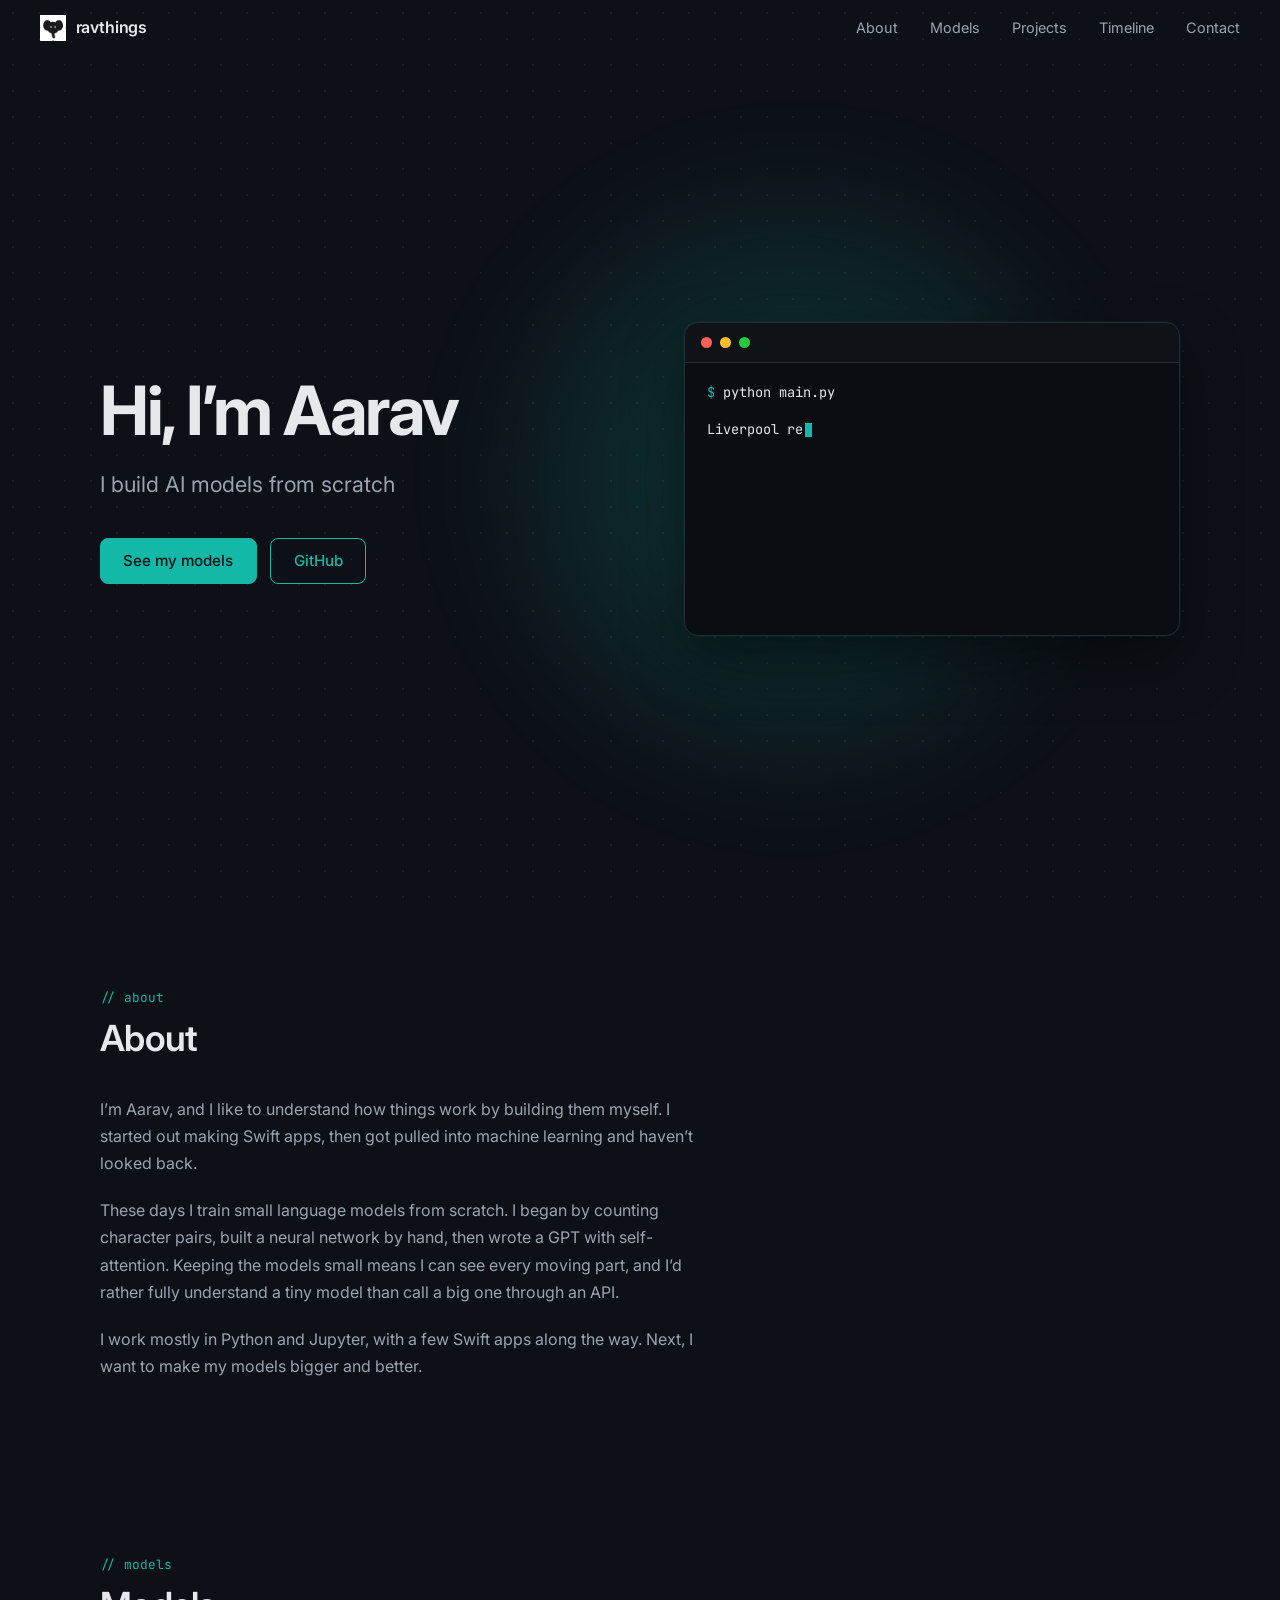
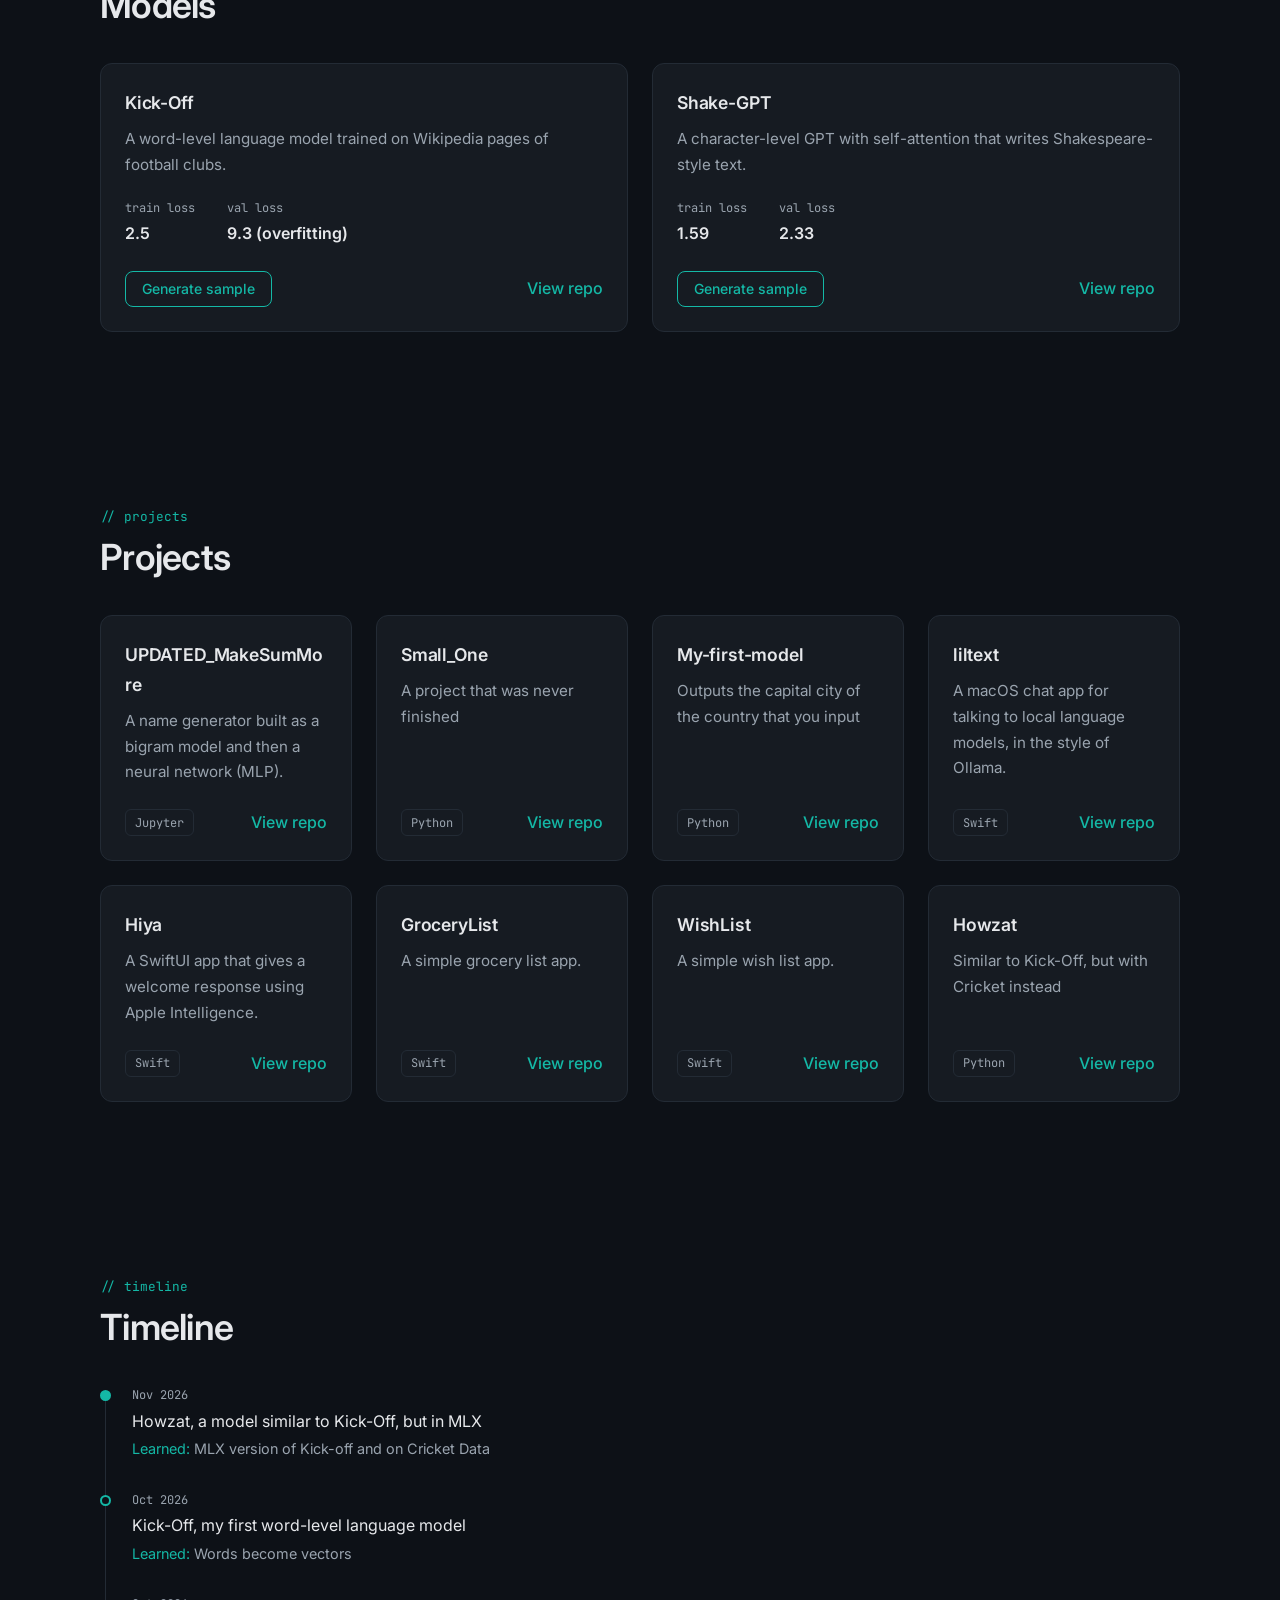
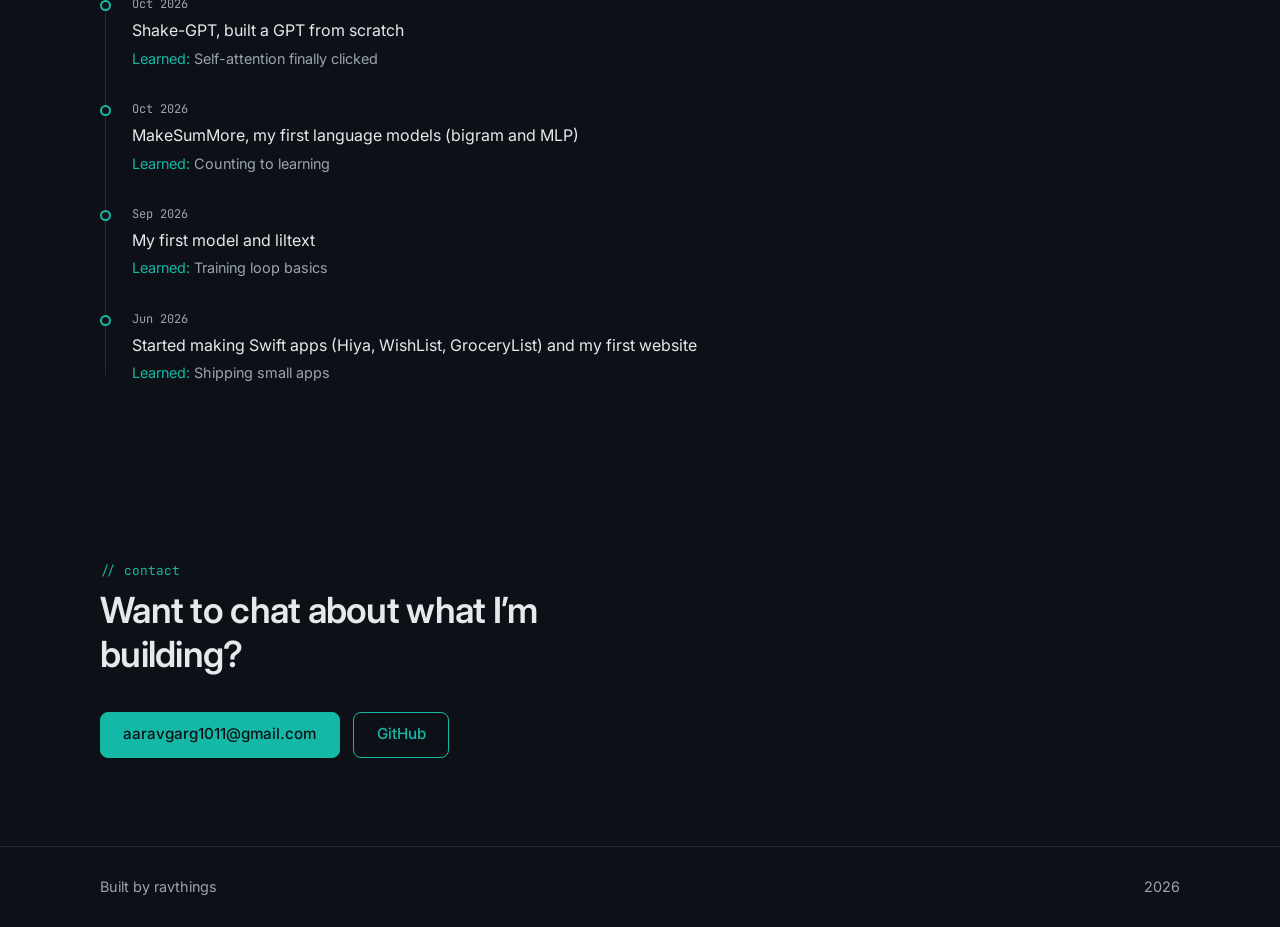
==== index.html @ 25f9bc15 "Added description" ====
<!DOCTYPE html>
<html lang="en">
<head>
  <meta name="google-site-verification" content="68itUXZqKqWTJwsmlj_jidDJWCcd3xg7_e0BokGcAS4" />
  <meta charset="utf-8">
  <meta name="viewport" content="width=device-width, initial-scale=1">
  <meta name="color-scheme" content="dark">
  <meta name="theme-color" content="#0d1117">
  <title>Aarav Garg | ravthings</title>
  <meta name="description" content="Aarav Garg builds AI models from scratch: language models, experiments and apps.">
  <link rel="icon" href="logo.png" type="image/png">

  <link rel="preconnect" href="https://fonts.googleapis.com">
  <link rel="preconnect" href="https://fonts.gstatic.com" crossorigin>
  <link href="https://fonts.googleapis.com/css2?family=Inter:wght@400;500;600;700&family=JetBrains+Mono:wght@400;500&display=swap" rel="stylesheet">

  <!-- Lets the CSS hide sections for the scroll animation only when JavaScript is running -->
  <script>document.documentElement.classList.add("js");</script>

  <link rel="stylesheet" href="style.css">
  <script src="script.js" defer></script>
</head>
<body>
  <a class="skip-link" href="#main">Skip to content</a>

  <!-- Navigation -->
  <nav class="nav" aria-label="Main">
    <div class="nav-inner">
      <a class="brand" href="#top">
        <img src="logo.png" alt="" width="26" height="26">
        <span>ravthings</span>
      </a>

      <button class="nav-toggle" type="button" aria-expanded="false" aria-controls="nav-links" aria-label="Open menu">
        <svg viewBox="0 0 24 24" width="22" height="22" fill="none" stroke="currentColor" stroke-width="1.8" stroke-linecap="round" aria-hidden="true">
          <g class="icon-menu"><path d="M4 7h16M4 12h16M4 17h16"/></g>
          <g class="icon-close"><path d="M6 6l12 12M18 6L6 18"/></g>
        </svg>
      </button>

      <ul class="nav-links" id="nav-links">
        <li><a href="#about">About</a></li>
        <li><a href="#models">Models</a></li>
        <li><a href="#projects">Projects</a></li>
        <li><a href="#timeline">Timeline</a></li>
        <li><a href="#contact">Contact</a></li>
      </ul>
    </div>
  </nav>

  <main id="main">
    <!-- Hero -->
    <section class="hero" id="top">
      <div class="container hero-grid reveal">
        <div class="hero-copy">
          <h1>Hi, I’m Aarav</h1>
          <p class="hero-sub">I build AI models from scratch</p>
          <div class="hero-actions">
            <a class="btn btn-primary" href="#models">See my models</a>
            <a class="btn btn-outline" href="https://github.com/ravthings" target="_blank" rel="noopener noreferrer">GitHub</a>
          </div>
        </div>

        <!-- Fake terminal: types a command, then loops through Kick-Off samples (see script.js) -->
        <div class="terminal" data-terminal role="img" aria-label="Terminal window running python main.py and printing text generated by the Kick-Off model">
          <div class="terminal-bar" aria-hidden="true">
            <span class="dot dot-red"></span>
            <span class="dot dot-yellow"></span>
            <span class="dot dot-green"></span>
          </div>
          <div class="terminal-body" aria-hidden="true">
            <p class="term-line"><span class="term-prompt">$</span> <span data-term-cmd></span></p>
            <p class="term-out" data-term-out></p>
          </div>
        </div>
      </div>
    </section>

    <!-- About -->
    <section class="section" id="about">
      <div class="container reveal">
        <p class="section-label">// about</p>
        <h2>About</h2>
        <div class="prose">
          <p>I’m Aarav, and I like to understand how things work by building them myself. I started out making Swift apps, then got pulled into machine learning and haven’t looked back.</p>
          <p>These days I train small language models from scratch. I began by counting character pairs, built a neural network by hand, then wrote a GPT with self-attention. Keeping the models small means I can see every moving part, and I’d rather fully understand a tiny model than call a big one through an API.</p>
          <p>I work mostly in Python and Jupyter, with a few Swift apps along the way. Next, I want to make my models bigger and better.</p>
        </div>
      </div>
    </section>

    <!-- Models -->
    <section class="section" id="models">
      <div class="container reveal">
        <p class="section-label">// models</p>
        <h2>Models</h2>
        <!--
          Each card is wired up by its data-model id (see script.js).
          Fill in the loss values below (replace [x]).
        -->
        <div class="grid grid-models">
          <article class="card model-card" data-model="kick-off">
            <h3>Kick-Off</h3>
            <p class="card-desc">A word-level language model trained on Wikipedia pages of football clubs.</p>
            <dl class="stats">
              <div><dt>train loss</dt><dd>2.5</dd></div>
              <div><dt>val loss</dt><dd>9.3 (overfitting)</dd></div>
            </dl>
            <div class="sample" data-output hidden aria-live="polite">
              <p class="sample-text"></p>
            </div>
            <div class="card-actions">
              <button type="button" class="btn btn-outline btn-small" data-generate>Generate sample</button>
              <a class="link" href="https://github.com/ravthings/Kick-Off" target="_blank" rel="noopener noreferrer">View repo</a>
            </div>
          </article>

          <article class="card model-card" data-model="shake-gpt">
            <h3>Shake-GPT</h3>
            <p class="card-desc">A character-level GPT with self-attention that writes Shakespeare-style text.</p>
            <dl class="stats">
              <div><dt>train loss</dt><dd>1.59</dd></div>
              <div><dt>val loss</dt><dd>2.33</dd></div>
            </dl>
            <div class="sample" data-output hidden aria-live="polite">
              <p class="sample-text"></p>
            </div>
            <div class="card-actions">
              <button type="button" class="btn btn-outline btn-small" data-generate>Generate sample</button>
              <a class="link" href="https://github.com/ravthings/Shake-GPT" target="_blank" rel="noopener noreferrer">View repo</a>
            </div>
          </article>
        </div>
      </div>
    </section>

    <!-- Projects -->
    <section class="section" id="projects">
      <div class="container reveal">
        <p class="section-label">// projects</p>
        <h2>Projects</h2>
        <div class="grid grid-projects">
          <article class="card project-card">
            <h3>UPDATED_MakeSumMore</h3>
            <p class="card-desc">A name generator built as a bigram model and then a neural network (MLP).</p>
            <div class="card-meta">
              <span class="tag">Jupyter</span>
              <a class="link" href="https://github.com/ravthings/UPDATED_MakeSumMore" target="_blank" rel="noopener noreferrer">View repo</a>
            </div>
          </article>

          <article class="card project-card">
            <h3>Small_One</h3>
            <p class="card-desc">A project that was never finished</p>
            <div class="card-meta">
              <span class="tag">Python</span>
              <a class="link" href="https://github.com/ravthings/Small_One" target="_blank" rel="noopener noreferrer">View repo</a>
            </div>
          </article>

          <article class="card project-card">
            <h3>My-first-model</h3>
            <p class="card-desc">Outputs the capital city of the country that you input</p>
            <div class="card-meta">
              <span class="tag">Python</span>
              <a class="link" href="https://github.com/ravthings/My-first-model" target="_blank" rel="noopener noreferrer">View repo</a>
            </div>
          </article>

          <article class="card project-card">
            <h3>liltext</h3>
            <p class="card-desc">A macOS chat app for talking to local language models, in the style of Ollama.</p>
            <div class="card-meta">
              <span class="tag">Swift</span>
              <a class="link" href="https://github.com/ravthings/liltext" target="_blank" rel="noopener noreferrer">View repo</a>
            </div>
          </article>

          <article class="card project-card">
            <h3>Hiya</h3>
            <p class="card-desc">A SwiftUI app that gives a welcome response using Apple Intelligence.</p>
            <div class="card-meta">
              <span class="tag">Swift</span>
              <a class="link" href="https://github.com/ravthings/Hiya" target="_blank" rel="noopener noreferrer">View repo</a>
            </div>
          </article>

          <article class="card project-card">
            <h3>GroceryList</h3>
            <p class="card-desc">A simple grocery list app.</p>
            <div class="card-meta">
              <span class="tag">Swift</span>
              <a class="link" href="https://github.com/ravthings/GroceryList" target="_blank" rel="noopener noreferrer">View repo</a>
            </div>
          </article>

          <article class="card project-card">
            <h3>WishList</h3>
            <p class="card-desc">A simple wish list app.</p>
            <div class="card-meta">
              <span class="tag">Swift</span>
              <a class="link" href="https://github.com/ravthings/WishList" target="_blank" rel="noopener noreferrer">View repo</a>
            </div>
          </article>
          <article class="card project-card">
            <h3>Howzat</h3>
            <p class="card-desc">Similar to Kick-Off, but with Cricket instead</p>
            <div class="card-meta">
              <span class="tag">Python</span>
              <a class="link" href="https://github.com/ravthings/Howzat" target="_blank" rel="noopener noreferrer">View repo</a>
            </div>
          </article>
        </div>
      </div>
    </section>

    <!-- Timeline (newest first) -->
    <section class="section" id="timeline">
      <div class="container reveal">
        <p class="section-label">// timeline</p>
        <h2>Timeline</h2>
        <ol class="timeline">
          <li>
            <span class="date">Nov 2026</span>
            <p>Howzat, a model similar to Kick-Off, but in MLX</p>
            <p class="learned"><span>Learned:</span> MLX version of Kick-off and on Cricket Data</p>
          </li>
          <li>
            <span class="date">Oct 2026</span>
            <p>Kick-Off, my first word-level language model</p>
            <p class="learned"><span>Learned:</span> Words become vectors</p>
          </li>
          <li>
            <span class="date">Oct 2026</span>
            <p>Shake-GPT, built a GPT from scratch</p>
            <p class="learned"><span>Learned:</span> Self-attention finally clicked</p>
          </li>
          <li>
            <span class="date">Oct 2026</span>
            <p>MakeSumMore, my first language models (bigram and MLP)</p>
            <p class="learned"><span>Learned:</span> Counting to learning</p>
          </li>
          <li>
            <span class="date">Sep 2026</span>
            <p>My first model and liltext</p>
            <p class="learned"><span>Learned:</span> Training loop basics</p>
          </li>
          <li>
            <span class="date">Jun 2026</span>
            <p>Started making Swift apps (Hiya, WishList, GroceryList) and my first website</p>
            <p class="learned"><span>Learned:</span> Shipping small apps</p>
          </li>
        </ol>
      </div>
    </section>

    <!-- Contact -->
    <section class="section" id="contact">
      <div class="container reveal">
        <p class="section-label">// contact</p>
        <h2>Want to chat about what I’m building?</h2>
        <div class="contact-actions">
          <a class="btn btn-primary" href="mailto:aaravgarg1011@gmail.com">aaravgarg1011@gmail.com</a>
          <a class="btn btn-outline" href="https://github.com/ravthings" target="_blank" rel="noopener noreferrer">GitHub</a>
        </div>
      </div>
    </section>
  </main>

  <footer class="footer">
    <div class="container footer-inner">
      <span>Built by ravthings</span>
      <span id="year">2026</span>
    </div>
  </footer>
</body>
</html>
---- style.css ----
/* ---------- Tokens ---------- */
:root {
  --bg: #0d1117;
  --surface: #161b22;
  --surface-deep: #0a0e13;
  --border: #232b35;
  --text: #e6e8eb;
  --muted: #9aa4af;
  --accent: #14b8a6;
  --accent-hover: #2dd4bf;

  --font-sans: "Inter", system-ui, -apple-system, "Segoe UI", Roboto, sans-serif;
  --font-mono: "JetBrains Mono", ui-monospace, SFMono-Regular, Menlo, Consolas, monospace;

  --nav-height: 56px;
  --radius-card: 12px;
  --radius-control: 8px;
}

/* ---------- Base ---------- */
*,
*::before,
*::after {
  box-sizing: border-box;
}

html {
  scroll-behavior: smooth;
  -webkit-text-size-adjust: 100%;
}

body {
  margin: 0;
  background: var(--bg);
  color: var(--text);
  font-family: var(--font-sans);
  font-size: 1rem;
  line-height: 1.7;
  -webkit-font-smoothing: antialiased;
}

/* Very faint dot grid across the whole page */
body::before {
  content: "";
  position: fixed;
  inset: 0;
  z-index: 0;
  pointer-events: none;
  background-image: radial-gradient(rgba(230, 232, 235, 0.07) 1px, transparent 1px);
  background-size: 26px 26px;
}

main,
.footer {
  position: relative;
  z-index: 1;
}

/* Stops the hero glow from creating sideways scrolling */
main {
  overflow-x: clip;
}

img {
  display: block;
  max-width: 100%;
}

a {
  color: inherit;
}

h1,
h2,
h3,
p,
ul,
ol,
dl,
dd {
  margin: 0;
}

::selection {
  background: rgba(20, 184, 166, 0.3);
}

:focus-visible {
  outline: 2px solid var(--accent);
  outline-offset: 3px;
}

.container {
  width: min(100% - 3rem, 1080px);
  margin-inline: auto;
}

.skip-link {
  position: absolute;
  left: 1rem;
  top: -4rem;
  z-index: 100;
  padding: 0.6rem 1rem;
  background: var(--accent);
  color: var(--bg);
  border-radius: var(--radius-control);
  font-weight: 500;
  text-decoration: none;
}

.skip-link:focus {
  top: 0.75rem;
}

/* ---------- Links and buttons ---------- */
.link {
  color: var(--accent);
  font-weight: 500;
  text-decoration: none;
}

.link:hover {
  color: var(--accent-hover);
  text-decoration: underline;
  text-underline-offset: 4px;
}

.btn {
  display: inline-flex;
  align-items: center;
  justify-content: center;
  padding: 0.8rem 1.4rem;
  border: 1px solid var(--accent);
  border-radius: var(--radius-control);
  background: transparent;
  color: var(--accent);
  font: inherit;
  font-size: 0.95rem;
  font-weight: 500;
  line-height: 1.2;
  text-decoration: none;
  cursor: pointer;
  transition: background-color 0.2s ease, border-color 0.2s ease, color 0.2s ease;
}

.btn-primary {
  background: var(--accent);
  color: var(--bg);
}

.btn-primary:hover {
  background: var(--accent-hover);
  border-color: var(--accent-hover);
}

.btn-outline:hover {
  background: rgba(20, 184, 166, 0.12);
}

.btn-small {
  padding: 0.55rem 1rem;
  font-size: 0.875rem;
}

.btn:disabled {
  opacity: 0.6;
  cursor: progress;
}

/* ---------- Navigation ---------- */
.nav {
  position: sticky;
  top: 0;
  z-index: 50;
  background: transparent;
  border-bottom: 1px solid transparent;
  transition: background-color 0.25s ease, border-color 0.25s ease;
}

/* Added by script.js once the page has scrolled (or the mobile menu is open) */
.nav.is-scrolled,
.nav.is-open {
  background: rgba(13, 17, 23, 0.72);
  -webkit-backdrop-filter: blur(12px);
  backdrop-filter: blur(12px);
  border-bottom-color: var(--border);
}

.nav-inner {
  display: flex;
  align-items: center;
  justify-content: space-between;
  height: var(--nav-height);
  padding-inline: clamp(1.25rem, 4vw, 2.5rem);
}

.brand {
  display: inline-flex;
  align-items: center;
  gap: 0.6rem;
  font-weight: 600;
  letter-spacing: -0.01em;
  text-decoration: none;
}

.nav-links {
  display: flex;
  gap: 2rem;
  padding: 0;
  list-style: none;
}

.nav-links a {
  color: var(--muted);
  font-size: 0.9rem;
  text-decoration: none;
  transition: color 0.2s ease;
}

.nav-links a:hover {
  color: var(--accent);
}

.nav-toggle {
  display: none;
  padding: 0.4rem;
  border: 0;
  background: none;
  color: var(--text);
  cursor: pointer;
}

.nav-toggle .icon-close {
  display: none;
}

.nav.is-open .nav-toggle .icon-menu {
  display: none;
}

.nav.is-open .nav-toggle .icon-close {
  display: inline;
}

/* ---------- Sections ---------- */
.section {
  position: relative;
  padding-block: clamp(3.25rem, 7vw, 5.5rem);
  scroll-margin-top: var(--nav-height);
}

.section-label {
  margin-bottom: 0.6rem;
  color: var(--accent);
  font-family: var(--font-mono);
  font-size: 0.8rem;
  line-height: 1.4;
}

.section h2 {
  max-width: 24ch;
  margin-bottom: clamp(1.5rem, 4vw, 2.25rem);
  font-size: clamp(1.75rem, 4vw, 2.25rem);
  font-weight: 600;
  line-height: 1.2;
  letter-spacing: -0.02em;
}

.prose {
  max-width: 62ch;
  color: var(--muted);
}

.prose p + p {
  margin-top: 1.25rem;
}

/* ---------- Hero ---------- */
.hero {
  position: relative;
  isolation: isolate;
  display: grid;
  align-content: center;
  min-height: calc(100vh - var(--nav-height));
  min-height: calc(100svh - var(--nav-height));
  padding-block: 3rem;
  scroll-margin-top: var(--nav-height);
}

/* Large, soft, blurred teal glow behind the hero */
.hero::before {
  content: "";
  position: absolute;
  z-index: -1;
  top: 50%;
  left: 62%;
  width: min(900px, 130vw);
  aspect-ratio: 1;
  transform: translate(-50%, -50%);
  background: radial-gradient(
    closest-side,
    rgba(20, 184, 166, 0.26),
    rgba(20, 184, 166, 0.08) 55%,
    transparent 75%
  );
  filter: blur(40px);
  pointer-events: none;
}

.hero-grid {
  display: grid;
  grid-template-columns: minmax(0, 1.05fr) minmax(0, 1fr);
  align-items: center;
  gap: clamp(2rem, 5vw, 4rem);
}

.hero h1 {
  font-size: clamp(2.5rem, 5.4vw, 4.25rem);
  font-weight: 700;
  line-height: 1.06;
  letter-spacing: -0.035em;
  text-wrap: balance;
}

.hero-sub {
  margin-top: 1.25rem;
  color: var(--muted);
  font-size: clamp(1.1rem, 2.4vw, 1.35rem);
}

.hero-actions,
.contact-actions {
  display: flex;
  flex-wrap: wrap;
  gap: 0.85rem;
}

.hero-actions {
  margin-top: 2.25rem;
}

/* ---------- Fake terminal ---------- */
.terminal {
  min-width: 0;
  background: var(--surface-deep);
  border: 1px solid var(--border);
  border-radius: 14px;
  box-shadow: 0 24px 60px rgba(0, 0, 0, 0.45), 0 0 0 1px rgba(20, 184, 166, 0.06);
  overflow: hidden;
}

.terminal-bar {
  display: flex;
  gap: 0.5rem;
  padding: 0.85rem 1rem;
  background: rgba(255, 255, 255, 0.02);
  border-bottom: 1px solid var(--border);
}

.dot {
  width: 11px;
  height: 11px;
  border-radius: 50%;
}

.dot-red {
  background: #ff5f56;
}

.dot-yellow {
  background: #ffbd2e;
}

.dot-green {
  background: #27c93f;
}

.terminal-body {
  height: 17rem;
  padding: 1.15rem 1.35rem;
  overflow: hidden;
  font-family: var(--font-mono);
  font-size: 0.85rem;
  line-height: 1.7;
}

.term-prompt {
  color: var(--accent);
}

.term-out {
  margin-top: 0.9rem;
  white-space: pre-wrap;
  overflow-wrap: anywhere;
}

/* ---------- Cards ---------- */
.grid {
  display: grid;
  gap: 1.5rem;
}

.grid-models {
  grid-template-columns: repeat(auto-fit, minmax(min(100%, 340px), 1fr));
}

.grid-projects {
  grid-template-columns: repeat(auto-fill, minmax(min(100%, 240px), 1fr));
}

.card {
  display: flex;
  flex-direction: column;
  padding: 1.5rem;
  background: var(--surface);
  border: 1px solid var(--border);
  border-radius: var(--radius-card);
  transition: transform 0.25s ease, border-color 0.25s ease, box-shadow 0.25s ease;
}

.card:hover {
  transform: translateY(-3px);
  border-color: rgba(20, 184, 166, 0.5);
  box-shadow: 0 0 0 1px rgba(20, 184, 166, 0.18), 0 10px 32px rgba(20, 184, 166, 0.12);
}

.card h3 {
  font-size: 1.1rem;
  font-weight: 600;
  letter-spacing: -0.01em;
  overflow-wrap: anywhere;
}

.card-desc {
  flex-grow: 1;
  margin-top: 0.5rem;
  color: var(--muted);
  font-size: 0.95rem;
}

.card-actions,
.card-meta {
  display: flex;
  align-items: center;
  justify-content: space-between;
  gap: 1rem;
  margin-top: auto;
  padding-top: 1.5rem;
}

.tag,
.stats dt,
.date {
  font-family: var(--font-mono);
  font-size: 0.75rem;
  color: var(--muted);
}

.tag {
  padding: 0.15rem 0.55rem;
  border: 1px solid var(--border);
  border-radius: 6px;
}

/* ---------- Model cards ---------- */
.stats {
  display: flex;
  gap: 2rem;
  margin-top: 1.25rem;
}

.stats dt {
  margin-bottom: 0.1rem;
}

.stats dd {
  font-size: 1rem;
  font-weight: 600;
}

.sample {
  margin-top: 1.25rem;
  padding-left: 1rem;
  border-left: 2px solid var(--accent);
}

.sample[hidden] {
  display: none;
}

.sample-text {
  font-size: 0.95rem;
  line-height: 1.7;
  white-space: pre-wrap;
  overflow-wrap: anywhere;
}

/* Blinking caret shown on whatever text is currently being typed */
.is-typing::after {
  content: "";
  display: inline-block;
  width: 0.5em;
  height: 1em;
  margin-left: 2px;
  background: var(--accent);
  vertical-align: -0.15em;
  animation: blink 1s steps(1) infinite;
}

@keyframes blink {
  50% {
    opacity: 0;
  }
}

/* ---------- Timeline ---------- */
.timeline {
  position: relative;
  max-width: 62ch;
  padding: 0 0 0 2rem;
  list-style: none;
}

.timeline::before {
  content: "";
  position: absolute;
  top: 0.7rem;
  bottom: 0.7rem;
  left: 5px;
  width: 1px;
  background: var(--border);
}

.timeline li {
  position: relative;
}

.timeline li + li {
  margin-top: 1.75rem;
}

.timeline li::before {
  content: "";
  position: absolute;
  top: 0.35rem;
  left: -2rem;
  width: 11px;
  height: 11px;
  background: var(--bg);
  border: 2px solid var(--accent);
  border-radius: 50%;
}

.timeline li:first-child::before {
  background: var(--accent);
}

.date {
  display: block;
  margin-bottom: 0.15rem;
}

/* ---------- Footer ---------- */
.footer {
  padding-block: 1.75rem;
  border-top: 1px solid var(--border);
  color: var(--muted);
  font-size: 0.9rem;
}

.footer-inner {
  display: flex;
  align-items: center;
  justify-content: space-between;
  gap: 1rem;
}

/* ---------- Scroll reveal ---------- */
/* Sections start hidden only when JS is running, and only if motion is allowed. */
@media (prefers-reduced-motion: no-preference) {
  .js .reveal {
    opacity: 0;
    transform: translateY(24px);
    transition: opacity 0.7s ease, transform 0.7s ease;
  }

  .js .reveal.is-visible {
    opacity: 1;
    transform: none;
  }
}

/* ---------- Tablet and mobile ---------- */
@media (max-width: 900px) {
  .hero {
    min-height: 0;
    padding-block: 2.5rem 3rem;
  }

  .hero-grid {
    grid-template-columns: 1fr;
  }

  .hero::before {
    top: 62%;
    left: 50%;
  }
}

@media (max-width: 720px) {
  .container {
    width: min(100% - 2.5rem, 1080px);
  }

  .nav-toggle {
    display: inline-flex;
  }

  .nav-links {
    display: none;
    position: absolute;
    top: 100%;
    left: 0;
    right: 0;
    flex-direction: column;
    gap: 0;
    padding: 0.5rem 1.25rem 1rem;
    background: rgba(13, 17, 23, 0.96);
    border-bottom: 1px solid var(--border);
  }

  .nav.is-open .nav-links {
    display: flex;
  }

  .nav-links a {
    display: block;
    padding: 0.85rem 0;
    font-size: 1rem;
  }

  .hero-actions .btn,
  .contact-actions .btn {
    flex: 1 1 auto;
  }

  .terminal-body {
    height: 15rem;
    font-size: 0.8rem;
  }
}
/* ---------- Timeline "learned" line ---------- */
.learned {
  margin-top: 0.15rem;
  color: var(--muted);
  font-size: 0.9rem;
}

.learned span {
  color: var(--accent);
}
/* ---------- Reduced motion ---------- */
@media (prefers-reduced-motion: reduce) {
  html {
    scroll-behavior: auto;
  }

  .card,
  .btn,
  .nav,
  .nav-links a {
    transition: none;
  }

  .card:hover {
    transform: none;
  }

  .is-typing::after {
    animation: none;
  }
}
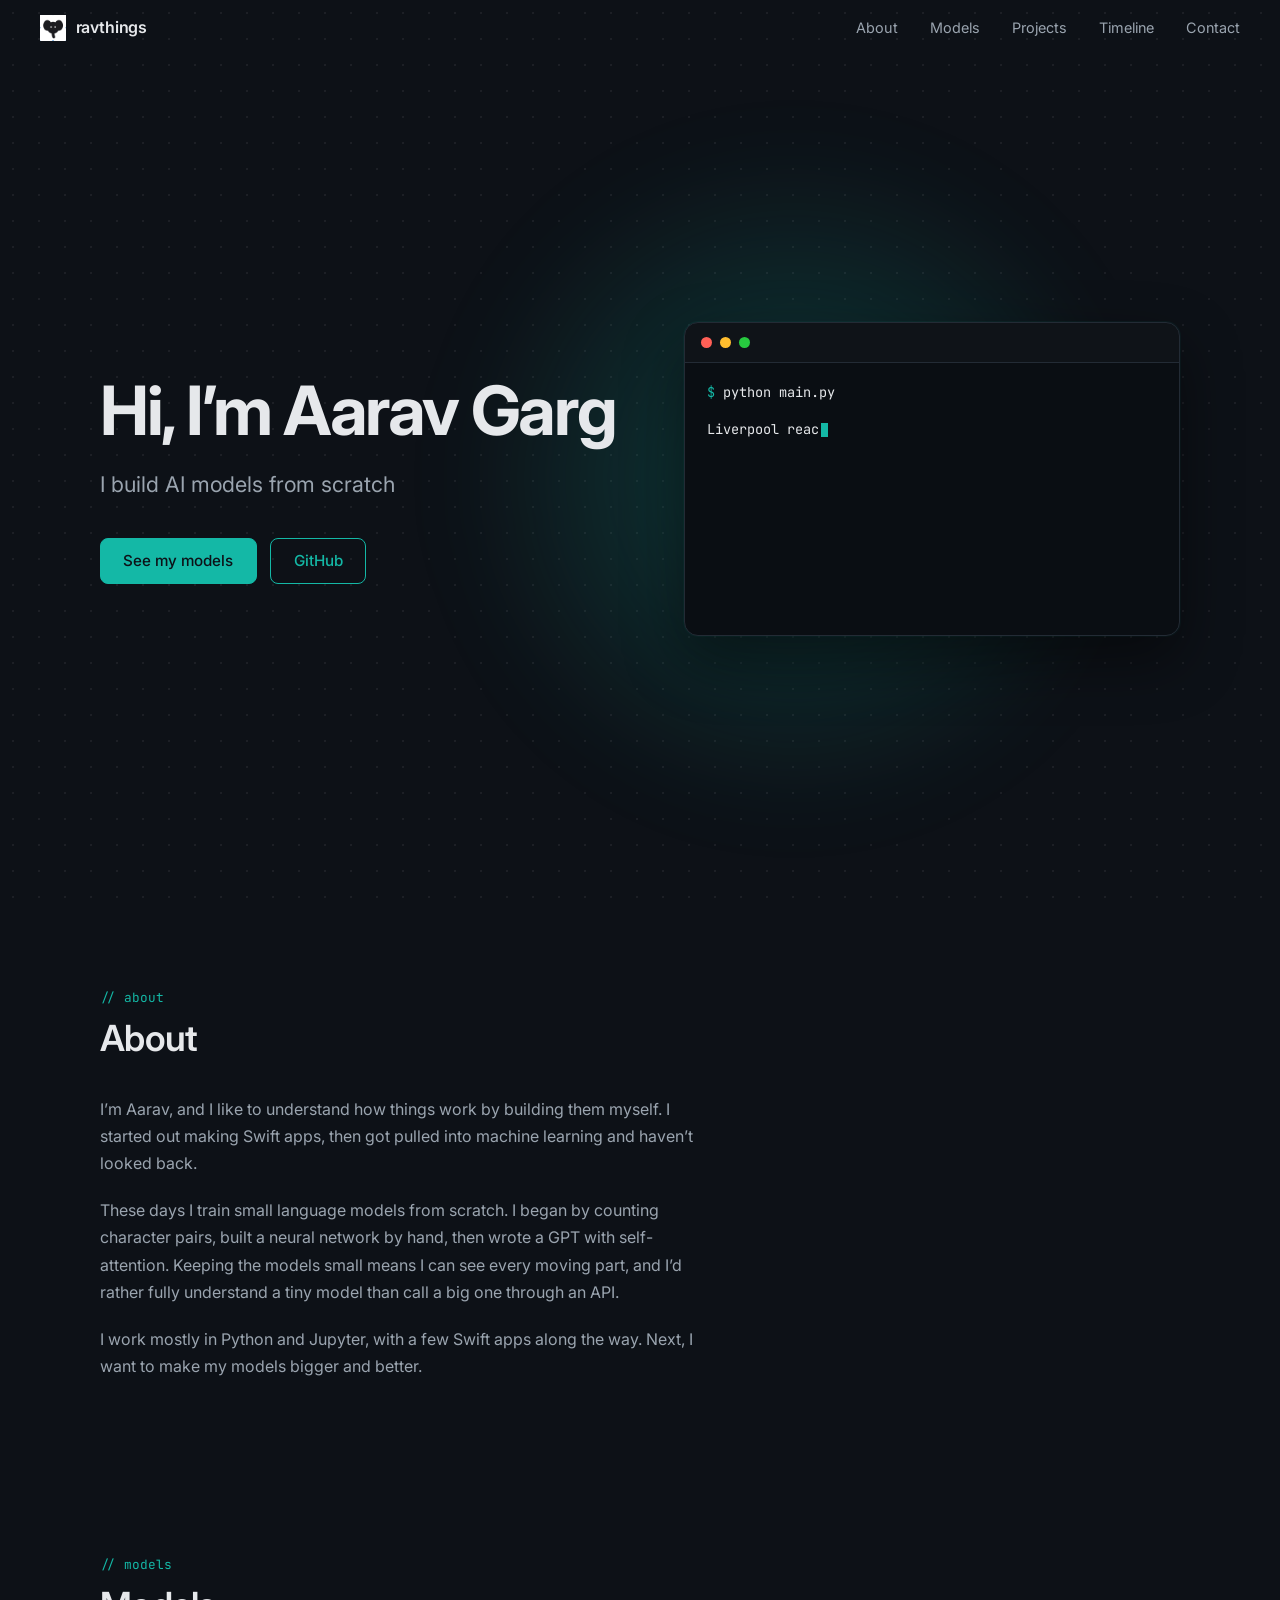
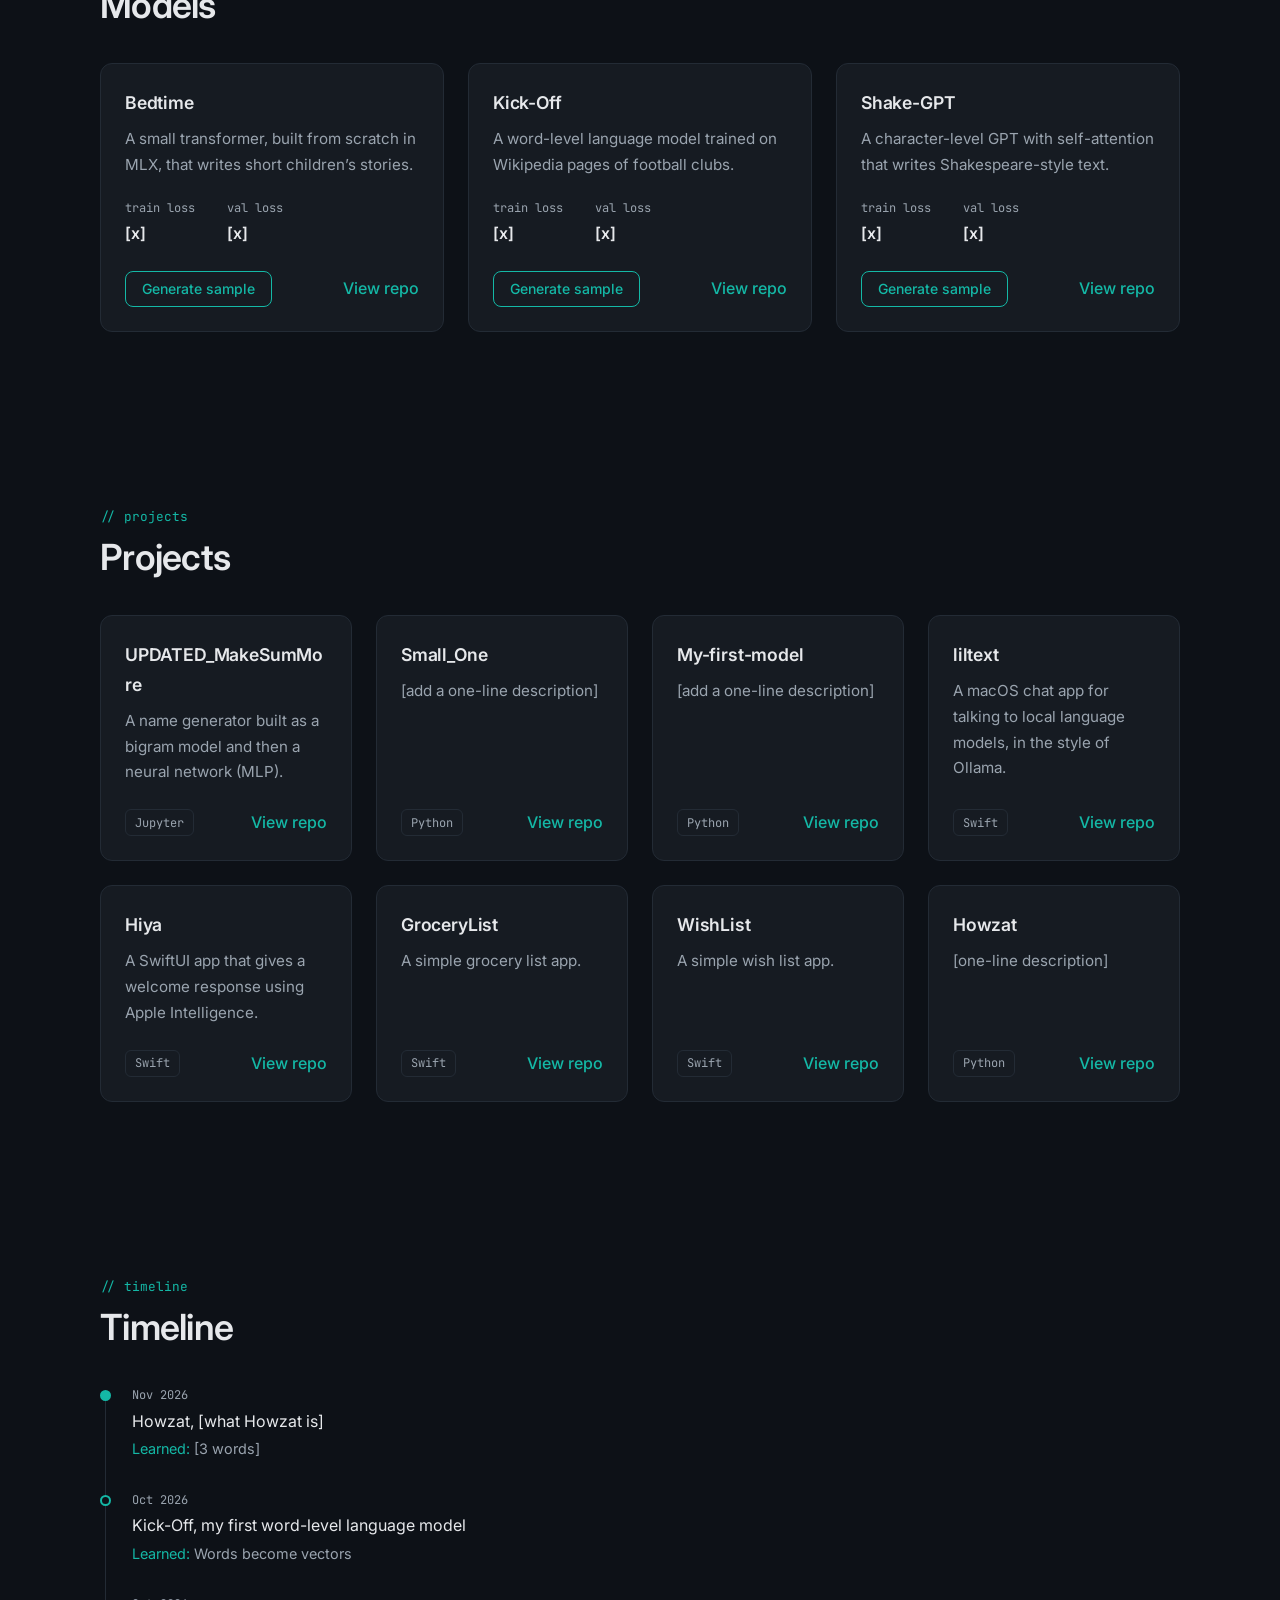
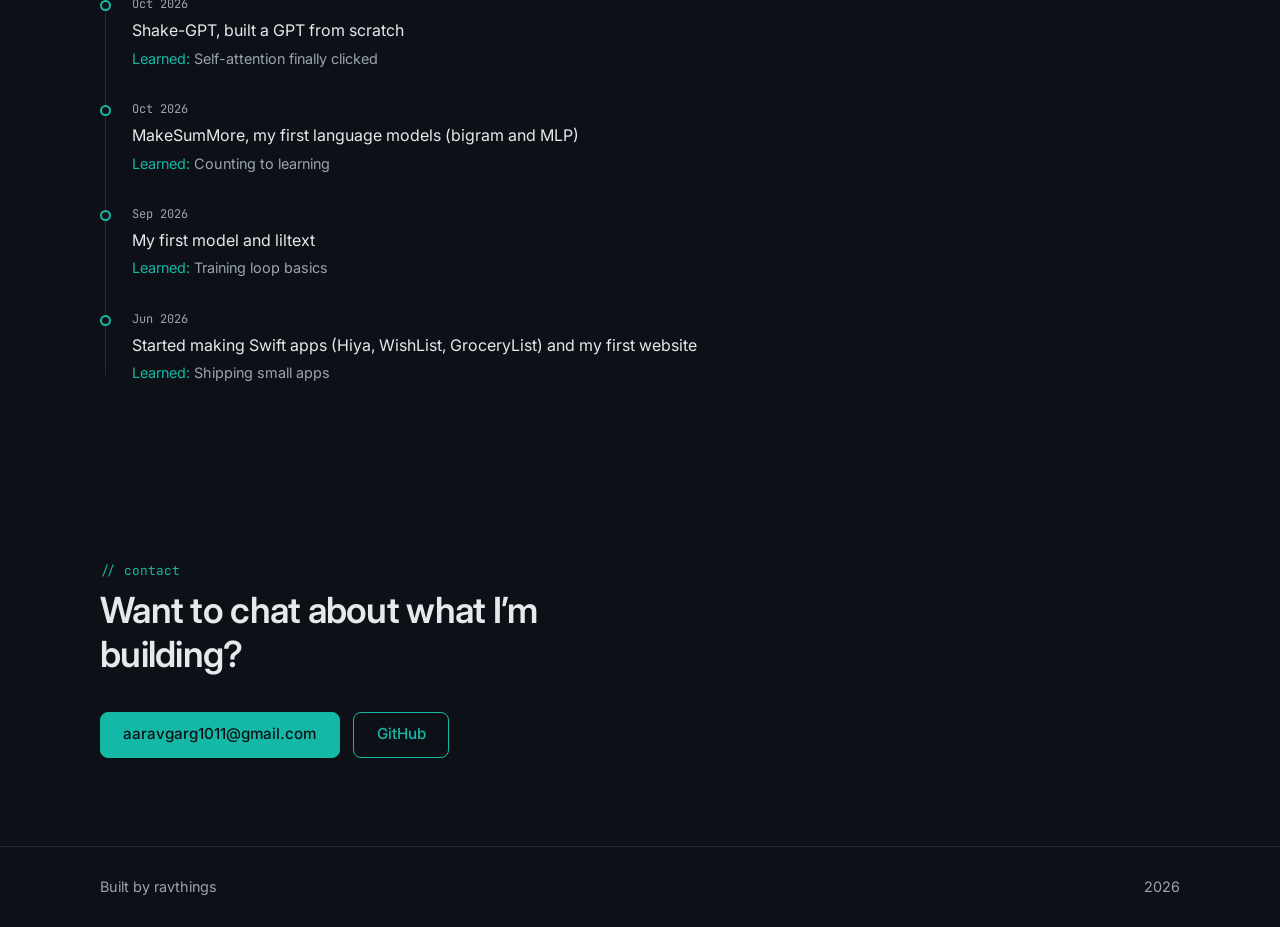
==== commit 55720d5e: "Added new project called Bedtime" ====
--- a/index.html
+++ b/index.html
@@ -1,7 +1,6 @@
 <!DOCTYPE html>
 <html lang="en">
 <head>
-  <meta name="google-site-verification" content="68itUXZqKqWTJwsmlj_jidDJWCcd3xg7_e0BokGcAS4" />
   <meta charset="utf-8">
   <meta name="viewport" content="width=device-width, initial-scale=1">
   <meta name="color-scheme" content="dark">
@@ -17,8 +16,8 @@
   <!-- Lets the CSS hide sections for the scroll animation only when JavaScript is running -->
   <script>document.documentElement.classList.add("js");</script>
 
-  <link rel="stylesheet" href="style.css">
-  <script src="script.js" defer></script>
+  <link rel="stylesheet" href="style.css?v=3">
+  <script src="script.js?v=3" defer></script>
 </head>
 <body>
   <a class="skip-link" href="#main">Skip to content</a>
@@ -53,7 +52,7 @@
     <section class="hero" id="top">
       <div class="container hero-grid reveal">
         <div class="hero-copy">
-          <h1>Hi, I’m Aarav</h1>
+          <h1>Hi, I’m Aarav Garg</h1>
           <p class="hero-sub">I build AI models from scratch</p>
           <div class="hero-actions">
             <a class="btn btn-primary" href="#models">See my models</a>
@@ -99,12 +98,28 @@
           Fill in the loss values below (replace [x]).
         -->
         <div class="grid grid-models">
+          <article class="card model-card" data-model="bedtime">
+            <h3>Bedtime</h3>
+            <p class="card-desc">A small transformer, built from scratch in MLX, that writes short children’s stories.</p>
+            <dl class="stats">
+              <div><dt>train loss</dt><dd>[x]</dd></div>
+              <div><dt>val loss</dt><dd>[x]</dd></div>
+            </dl>
+            <div class="sample" data-output hidden aria-live="polite">
+              <p class="sample-text"></p>
+            </div>
+            <div class="card-actions">
+              <button type="button" class="btn btn-outline btn-small" data-generate>Generate sample</button>
+              <a class="link" href="https://github.com/ravthings/Bedtime" target="_blank" rel="noopener noreferrer">View repo</a>
+            </div>
+          </article>
+
           <article class="card model-card" data-model="kick-off">
             <h3>Kick-Off</h3>
             <p class="card-desc">A word-level language model trained on Wikipedia pages of football clubs.</p>
             <dl class="stats">
-              <div><dt>train loss</dt><dd>2.5</dd></div>
-              <div><dt>val loss</dt><dd>9.3 (overfitting)</dd></div>
+              <div><dt>train loss</dt><dd>[x]</dd></div>
+              <div><dt>val loss</dt><dd>[x]</dd></div>
             </dl>
             <div class="sample" data-output hidden aria-live="polite">
               <p class="sample-text"></p>
@@ -119,8 +134,8 @@
             <h3>Shake-GPT</h3>
             <p class="card-desc">A character-level GPT with self-attention that writes Shakespeare-style text.</p>
             <dl class="stats">
-              <div><dt>train loss</dt><dd>1.59</dd></div>
-              <div><dt>val loss</dt><dd>2.33</dd></div>
+              <div><dt>train loss</dt><dd>[x]</dd></div>
+              <div><dt>val loss</dt><dd>[x]</dd></div>
             </dl>
             <div class="sample" data-output hidden aria-live="polite">
               <p class="sample-text"></p>
@@ -151,7 +166,7 @@
 
           <article class="card project-card">
             <h3>Small_One</h3>
-            <p class="card-desc">A project that was never finished</p>
+            <p class="card-desc">[add a one-line description]</p>
             <div class="card-meta">
               <span class="tag">Python</span>
               <a class="link" href="https://github.com/ravthings/Small_One" target="_blank" rel="noopener noreferrer">View repo</a>
@@ -160,7 +175,7 @@
 
           <article class="card project-card">
             <h3>My-first-model</h3>
-            <p class="card-desc">Outputs the capital city of the country that you input</p>
+            <p class="card-desc">[add a one-line description]</p>
             <div class="card-meta">
               <span class="tag">Python</span>
               <a class="link" href="https://github.com/ravthings/My-first-model" target="_blank" rel="noopener noreferrer">View repo</a>
@@ -202,9 +217,10 @@
               <a class="link" href="https://github.com/ravthings/WishList" target="_blank" rel="noopener noreferrer">View repo</a>
             </div>
           </article>
+
           <article class="card project-card">
             <h3>Howzat</h3>
-            <p class="card-desc">Similar to Kick-Off, but with Cricket instead</p>
+            <p class="card-desc">[one-line description]</p>
             <div class="card-meta">
               <span class="tag">Python</span>
               <a class="link" href="https://github.com/ravthings/Howzat" target="_blank" rel="noopener noreferrer">View repo</a>
@@ -222,8 +238,8 @@
         <ol class="timeline">
           <li>
             <span class="date">Nov 2026</span>
-            <p>Howzat, a model similar to Kick-Off, but in MLX</p>
-            <p class="learned"><span>Learned:</span> MLX version of Kick-off and on Cricket Data</p>
+            <p>Howzat, [what Howzat is]</p>
+            <p class="learned"><span>Learned:</span> [3 words]</p>
           </li>
           <li>
             <span class="date">Oct 2026</span>
--- a/style.css
+++ b/style.css
@@ -560,6 +560,17 @@
   margin-bottom: 0.15rem;
 }
 
+/* ---------- Timeline "learned" line ---------- */
+.learned {
+  margin-top: 0.15rem;
+  color: var(--muted);
+  font-size: 0.9rem;
+}
+
+.learned span {
+  color: var(--accent);
+}
+
 /* ---------- Footer ---------- */
 .footer {
   padding-block: 1.75rem;
@@ -649,16 +660,7 @@
     font-size: 0.8rem;
   }
 }
-/* ---------- Timeline "learned" line ---------- */
-.learned {
-  margin-top: 0.15rem;
-  color: var(--muted);
-  font-size: 0.9rem;
-}
-
-.learned span {
-  color: var(--accent);
-}
+
 /* ---------- Reduced motion ---------- */
 @media (prefers-reduced-motion: reduce) {
   html {
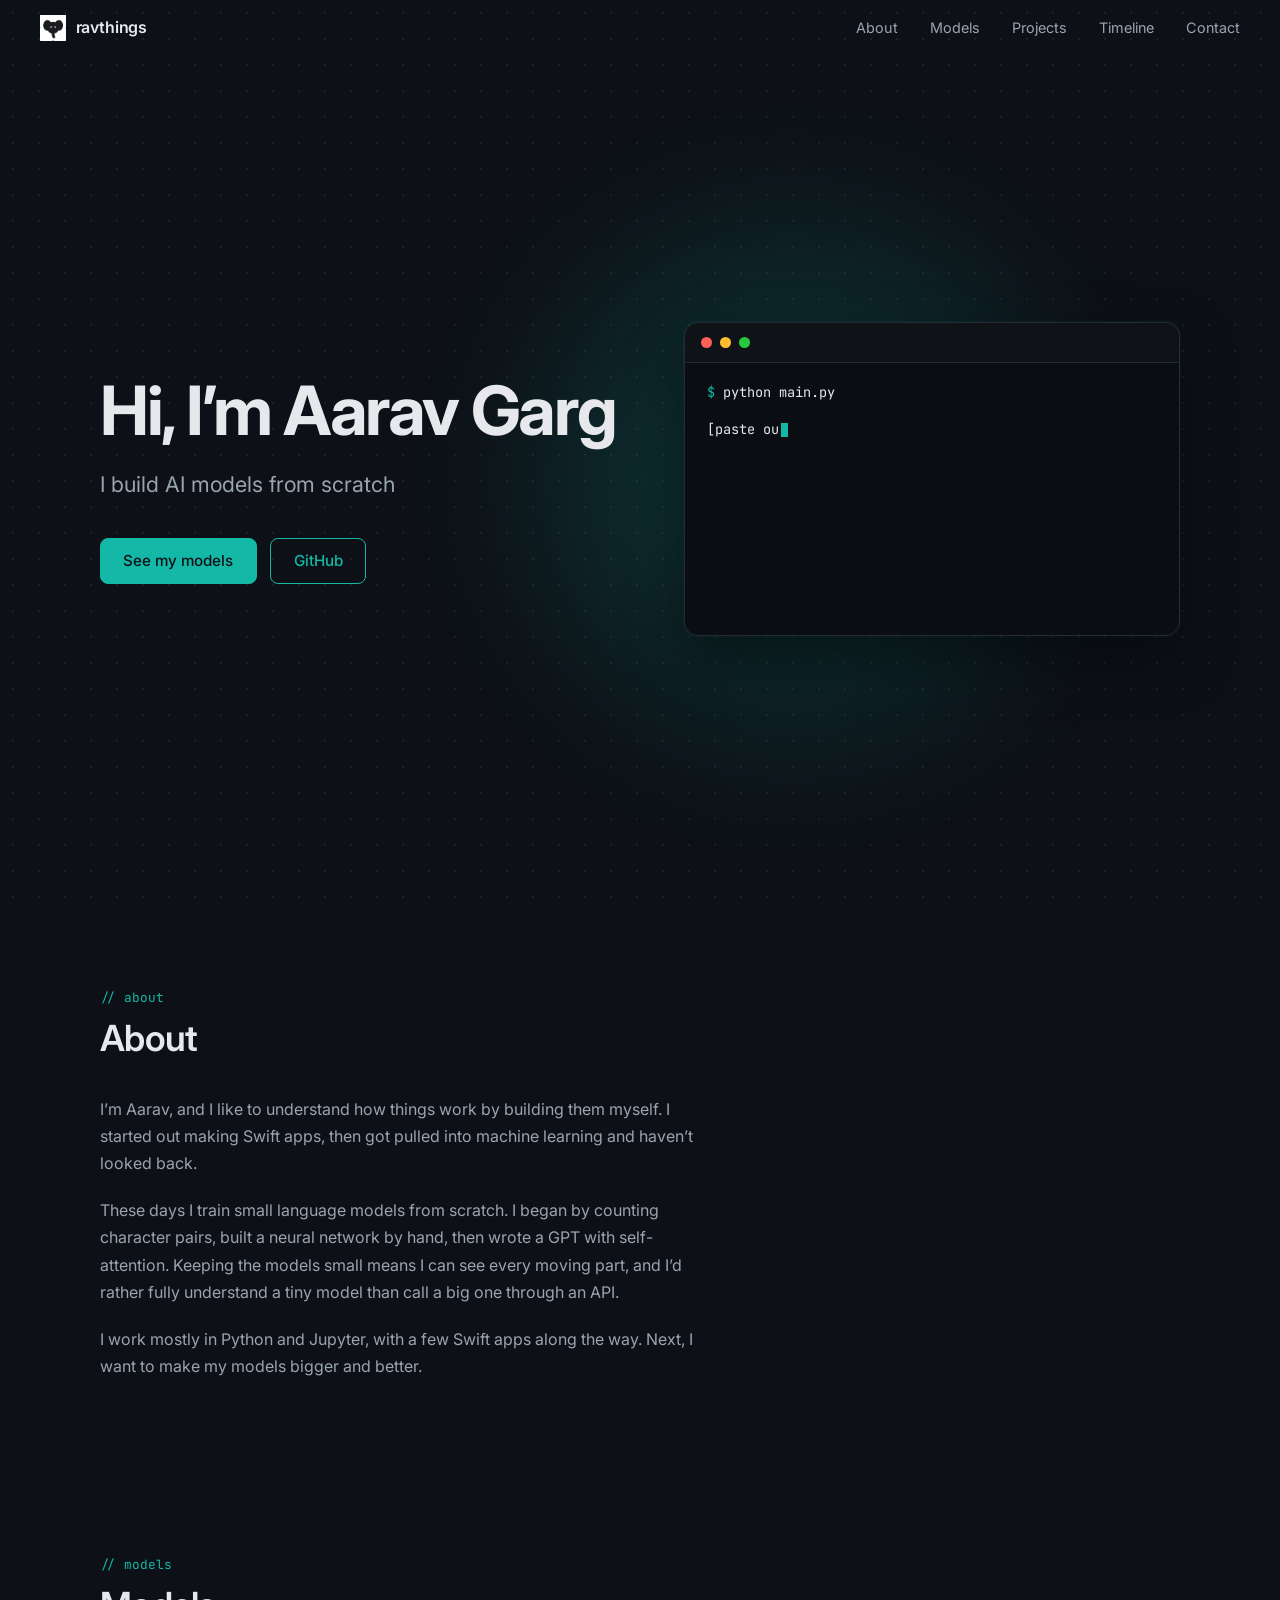
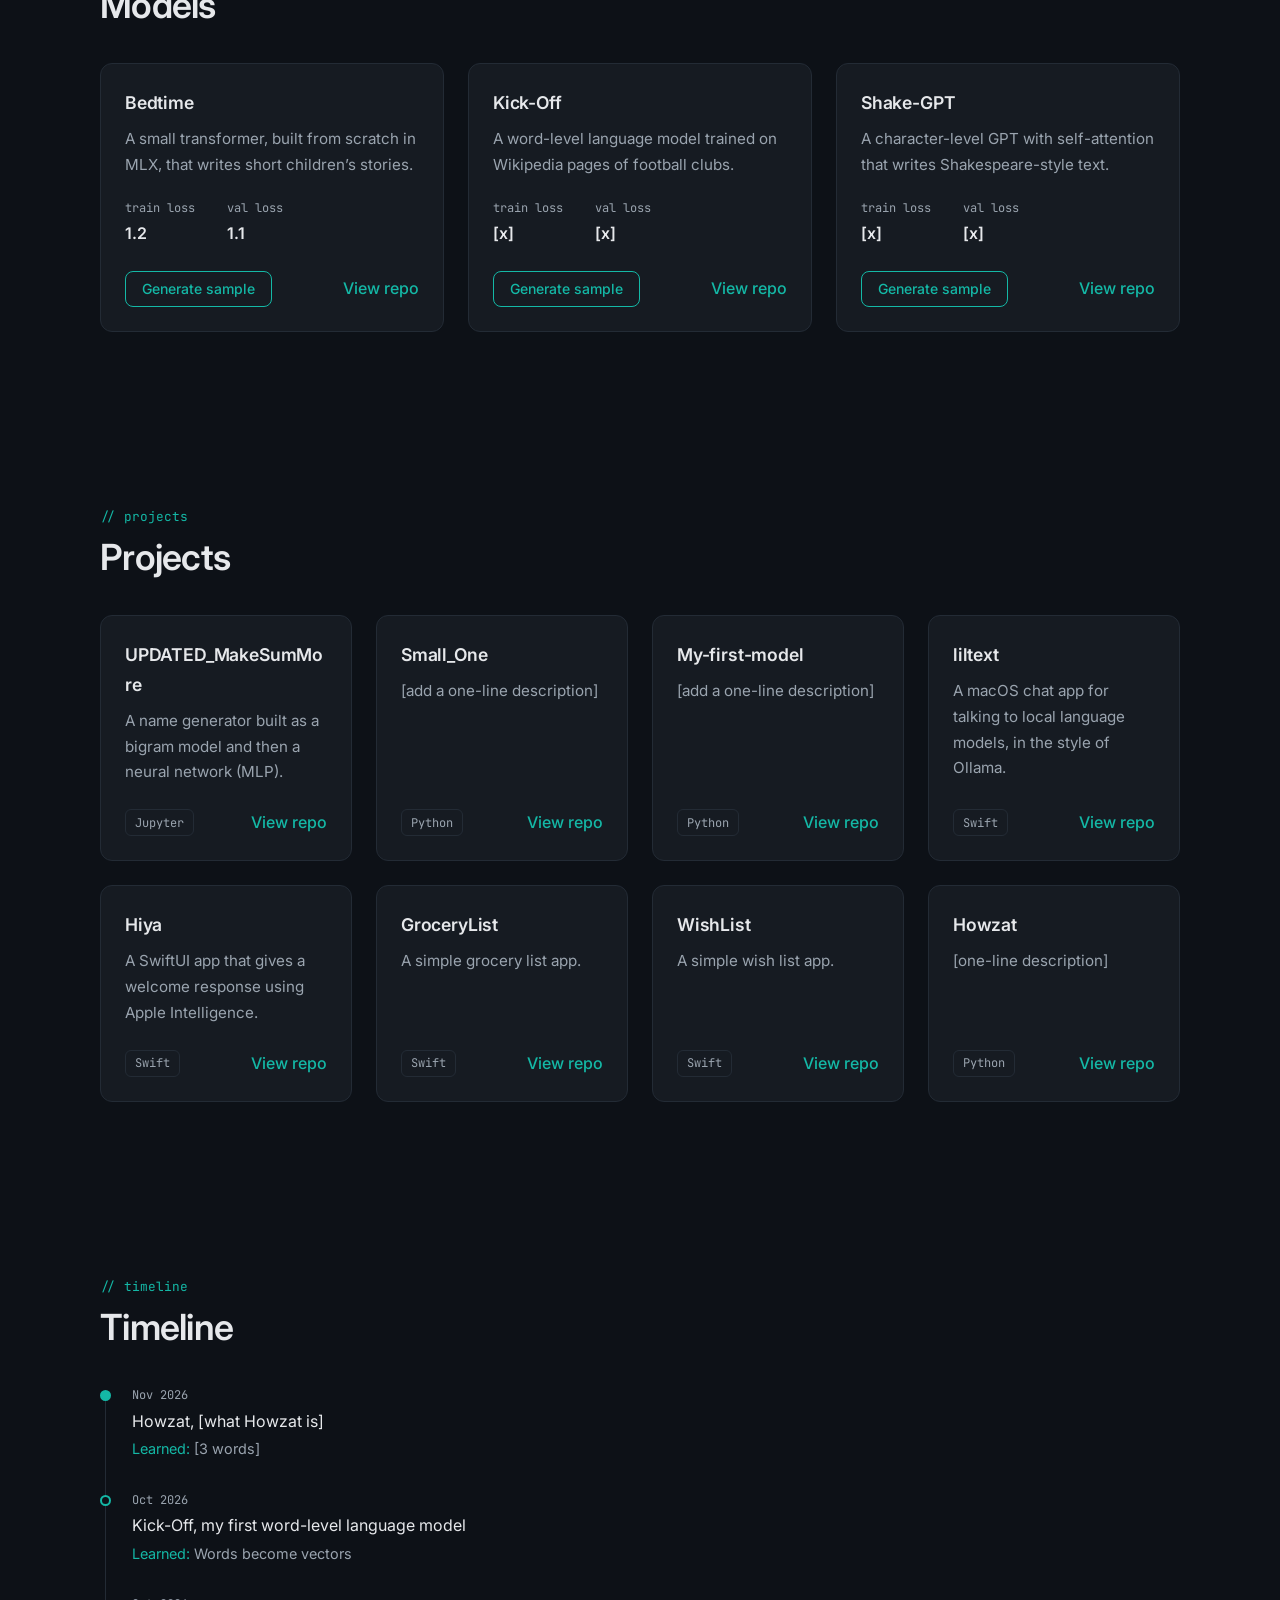
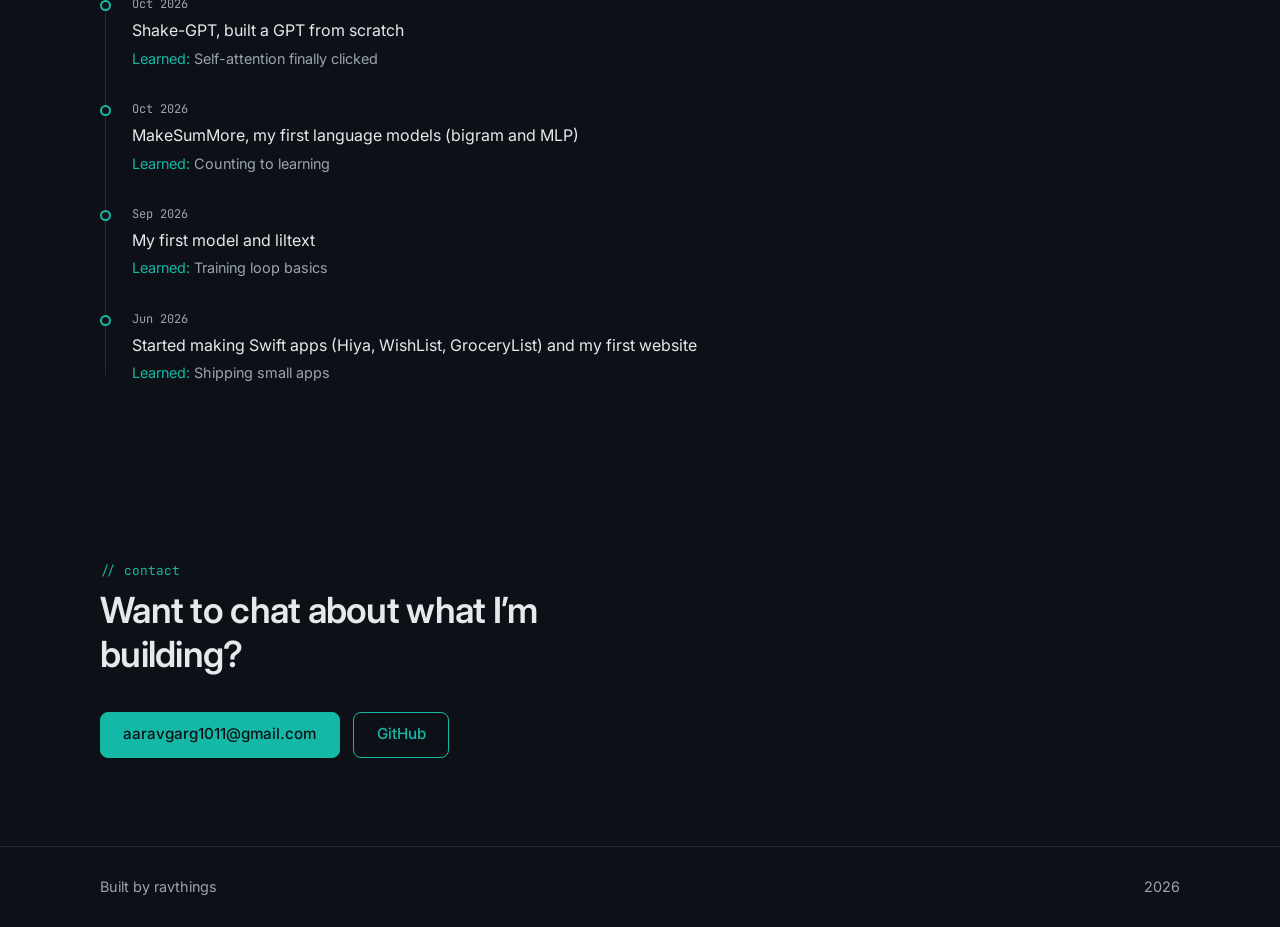
==== commit 88074896: "Updated losses" ====
--- a/index.html
+++ b/index.html
@@ -102,8 +102,8 @@
             <h3>Bedtime</h3>
             <p class="card-desc">A small transformer, built from scratch in MLX, that writes short children’s stories.</p>
             <dl class="stats">
-              <div><dt>train loss</dt><dd>[x]</dd></div>
-              <div><dt>val loss</dt><dd>[x]</dd></div>
+              <div><dt>train loss</dt><dd>1.2</dd></div>
+              <div><dt>val loss</dt><dd>1.1</dd></div>
             </dl>
             <div class="sample" data-output hidden aria-live="polite">
               <p class="sample-text"></p>
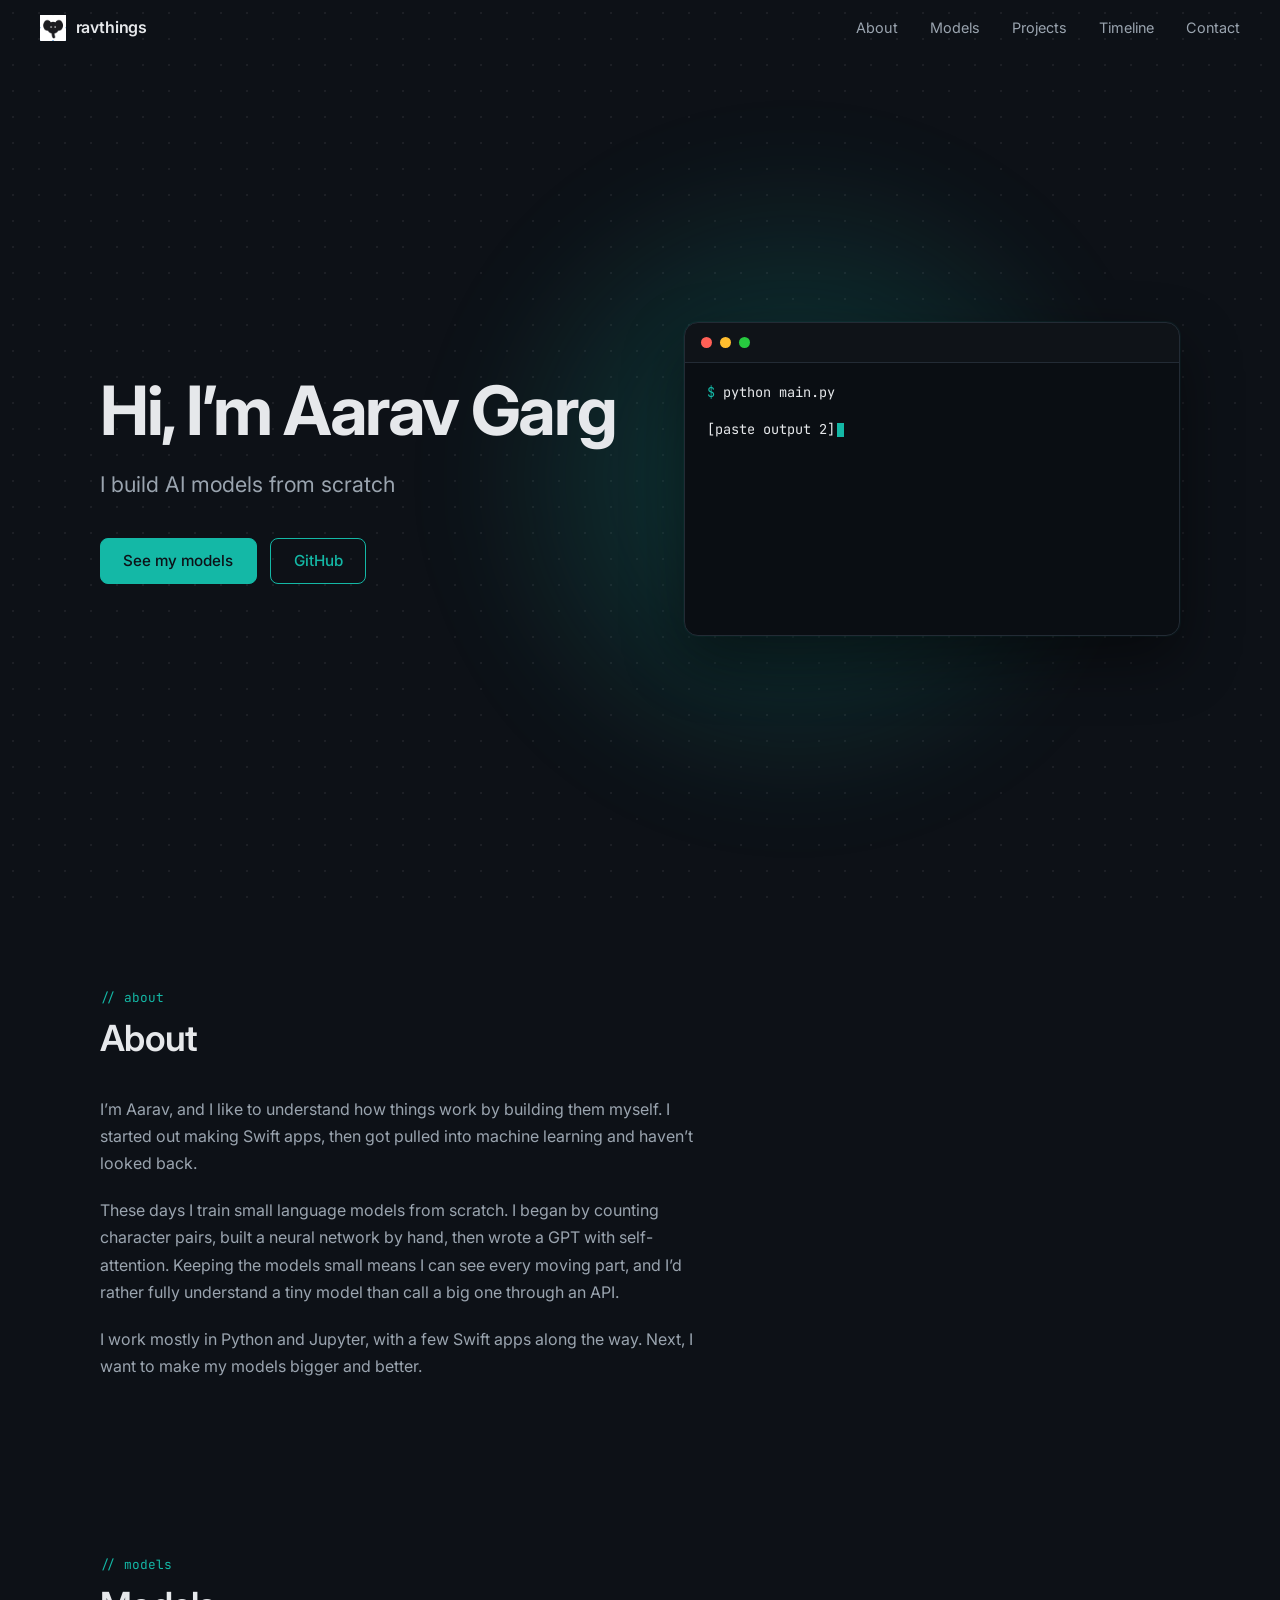
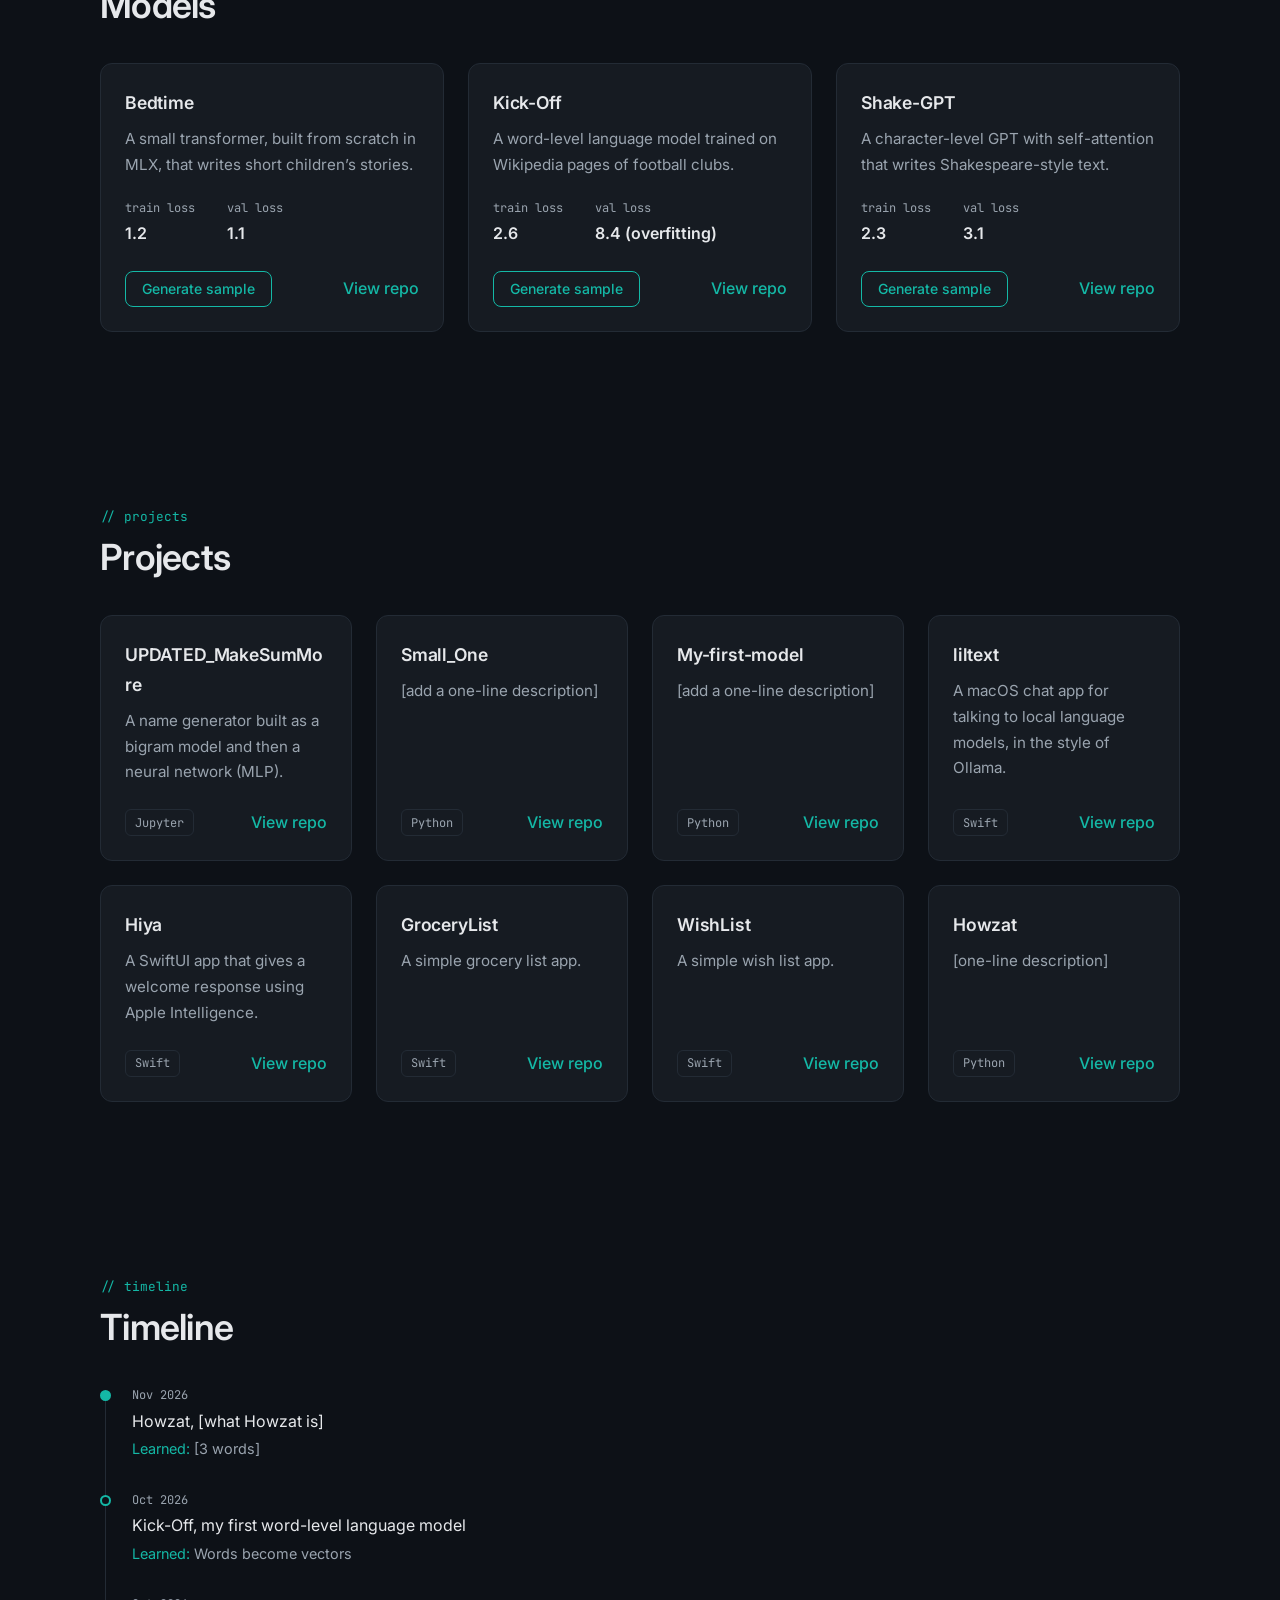
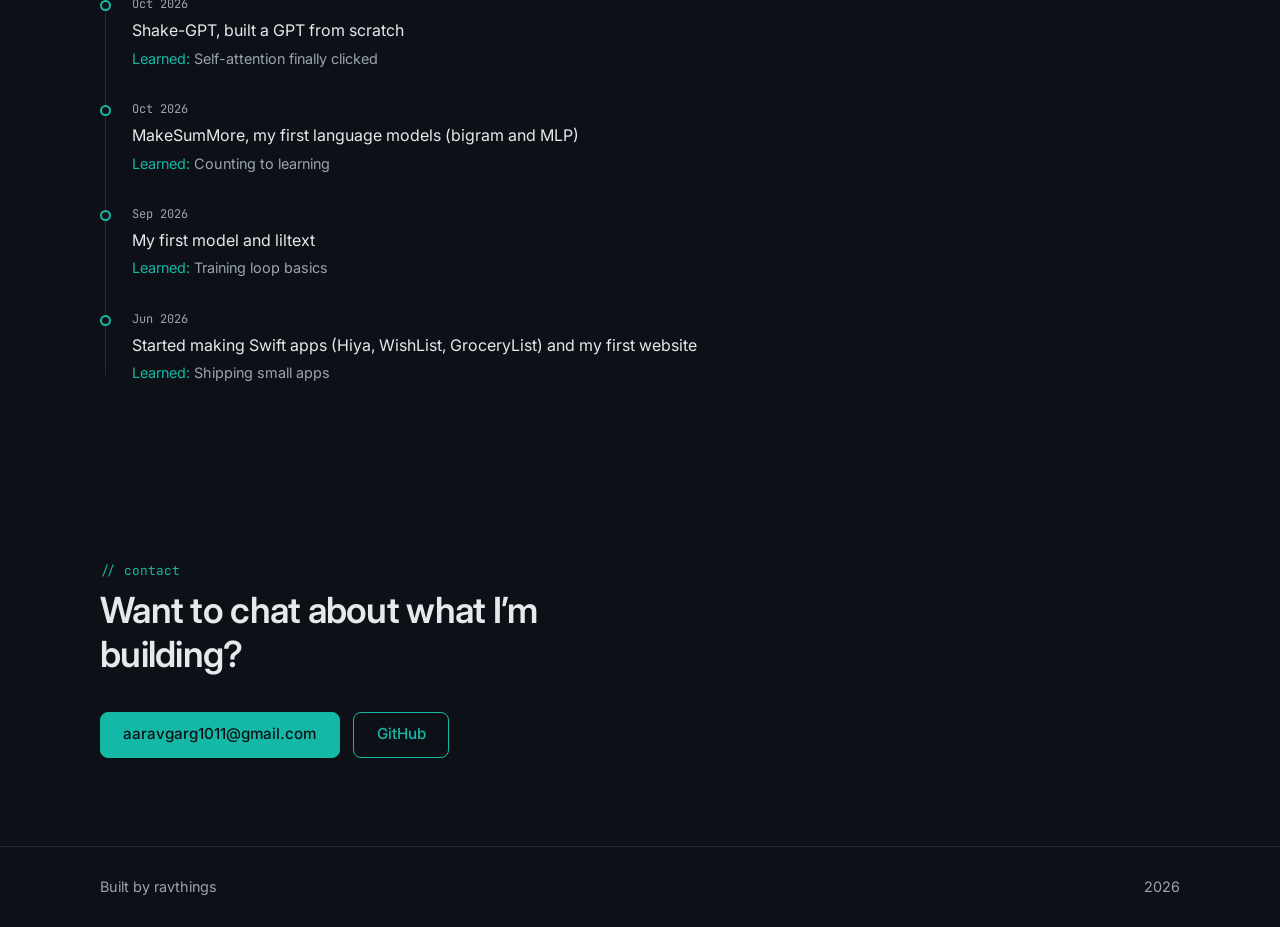
==== commit 0a698174: "Updated losses" ====
--- a/index.html
+++ b/index.html
@@ -118,8 +118,8 @@
             <h3>Kick-Off</h3>
             <p class="card-desc">A word-level language model trained on Wikipedia pages of football clubs.</p>
             <dl class="stats">
-              <div><dt>train loss</dt><dd>[x]</dd></div>
-              <div><dt>val loss</dt><dd>[x]</dd></div>
+              <div><dt>train loss</dt><dd>2.6</dd></div>
+              <div><dt>val loss</dt><dd>8.4 (overfitting)</dd></div>
             </dl>
             <div class="sample" data-output hidden aria-live="polite">
               <p class="sample-text"></p>
@@ -134,8 +134,8 @@
             <h3>Shake-GPT</h3>
             <p class="card-desc">A character-level GPT with self-attention that writes Shakespeare-style text.</p>
             <dl class="stats">
-              <div><dt>train loss</dt><dd>[x]</dd></div>
-              <div><dt>val loss</dt><dd>[x]</dd></div>
+              <div><dt>train loss</dt><dd>2.3</dd></div>
+              <div><dt>val loss</dt><dd>3.1</dd></div>
             </dl>
             <div class="sample" data-output hidden aria-live="polite">
               <p class="sample-text"></p>
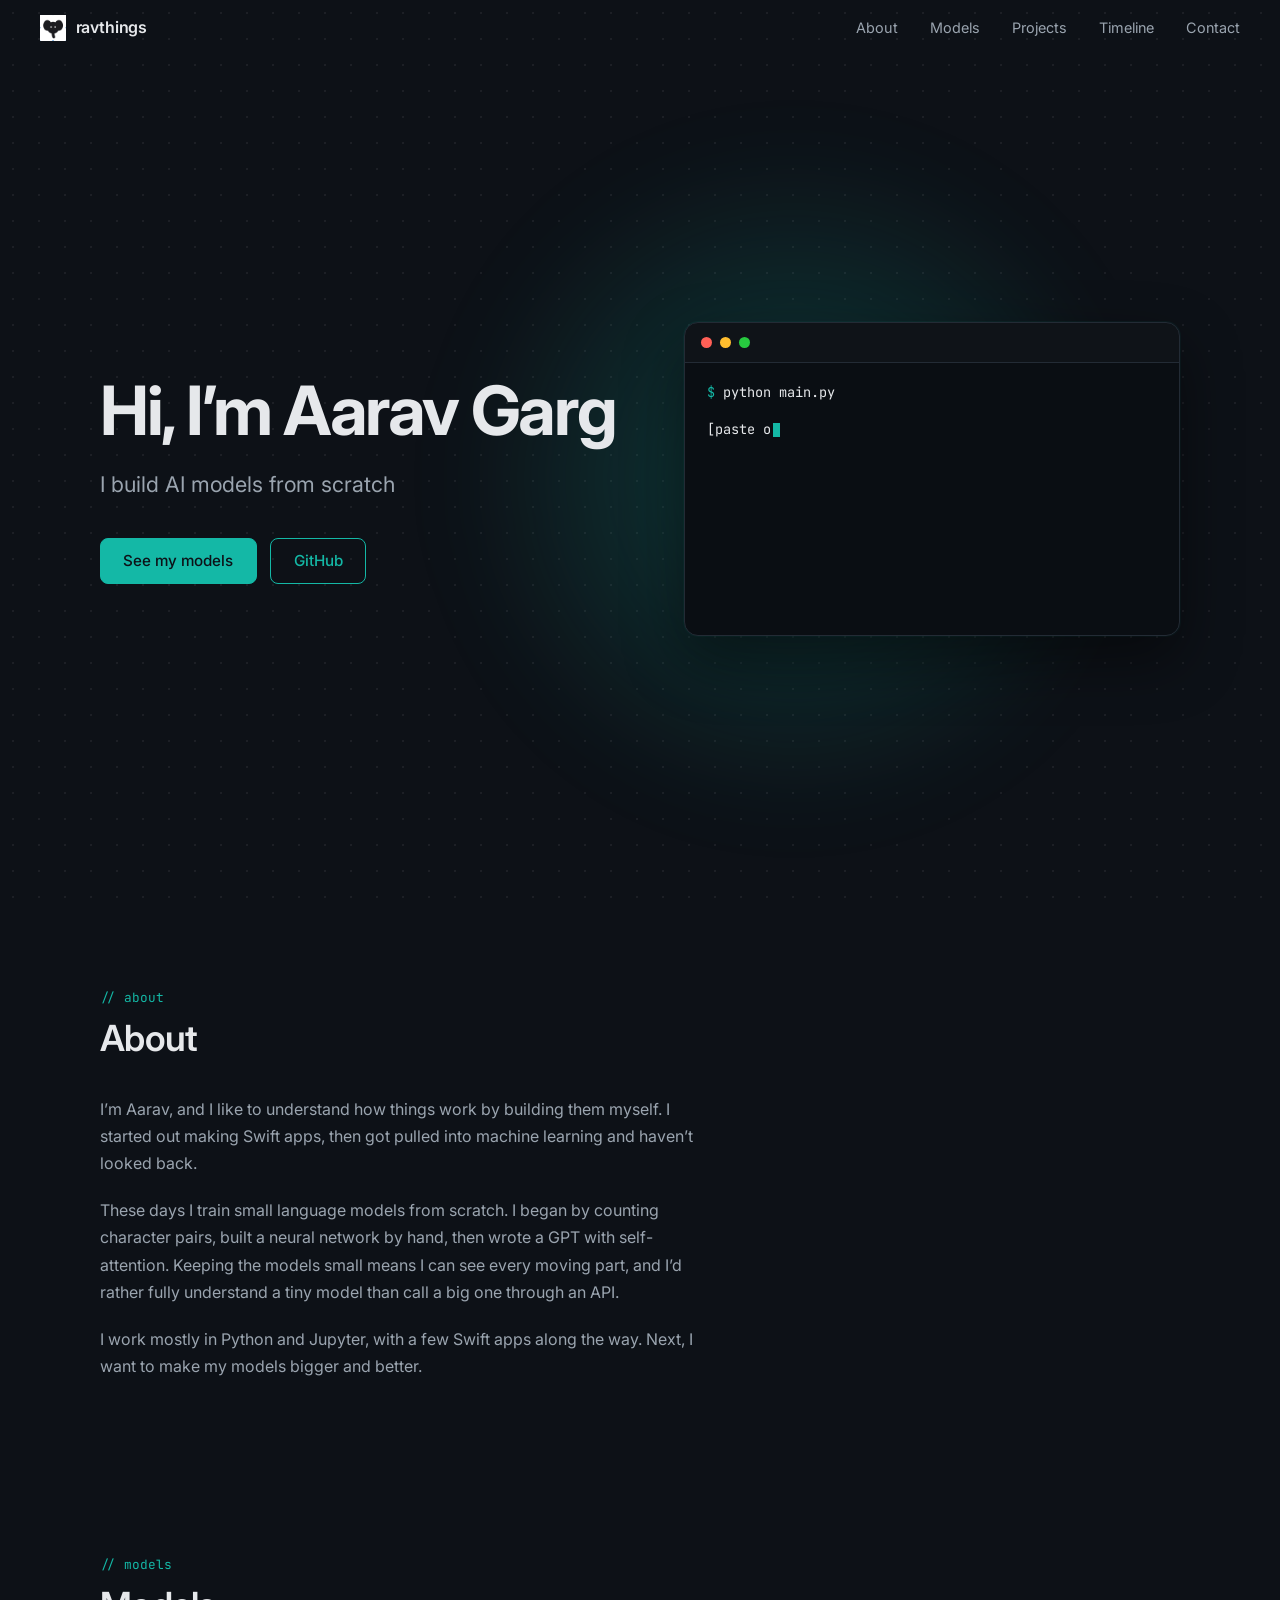
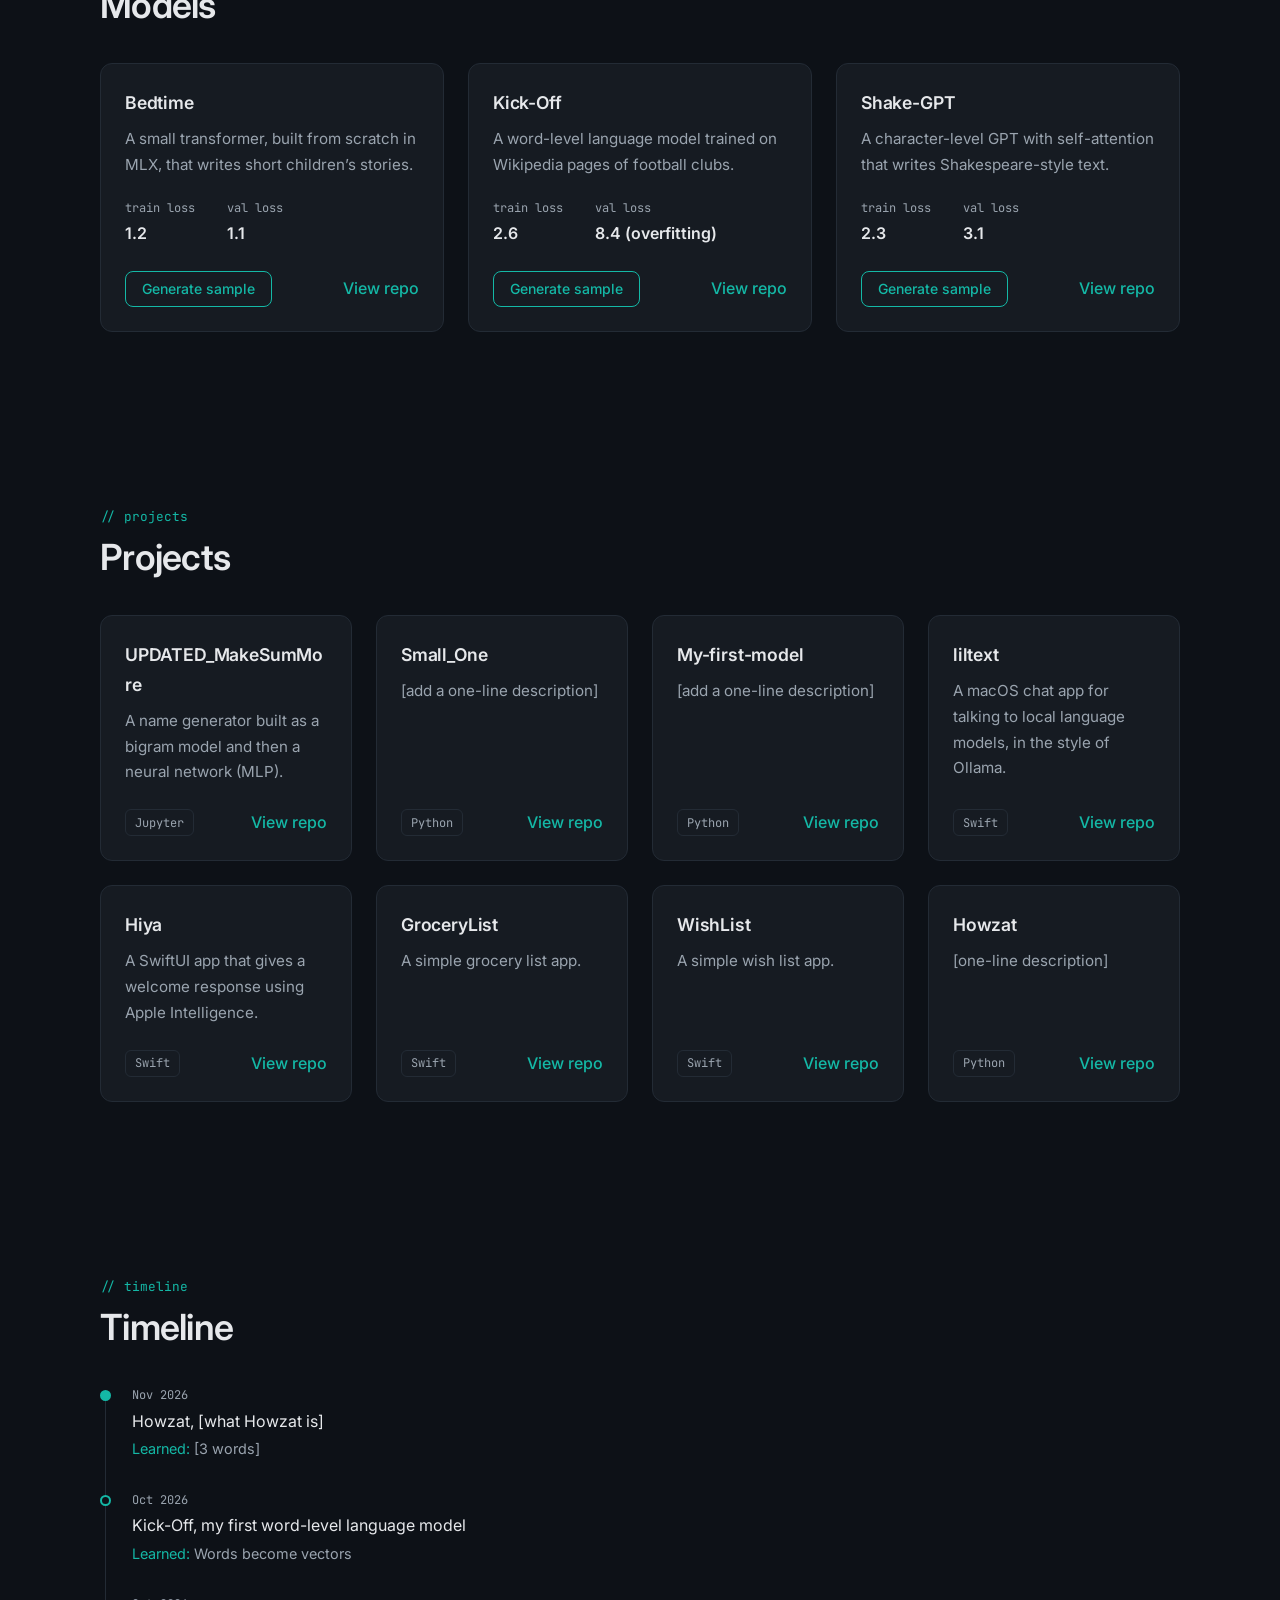
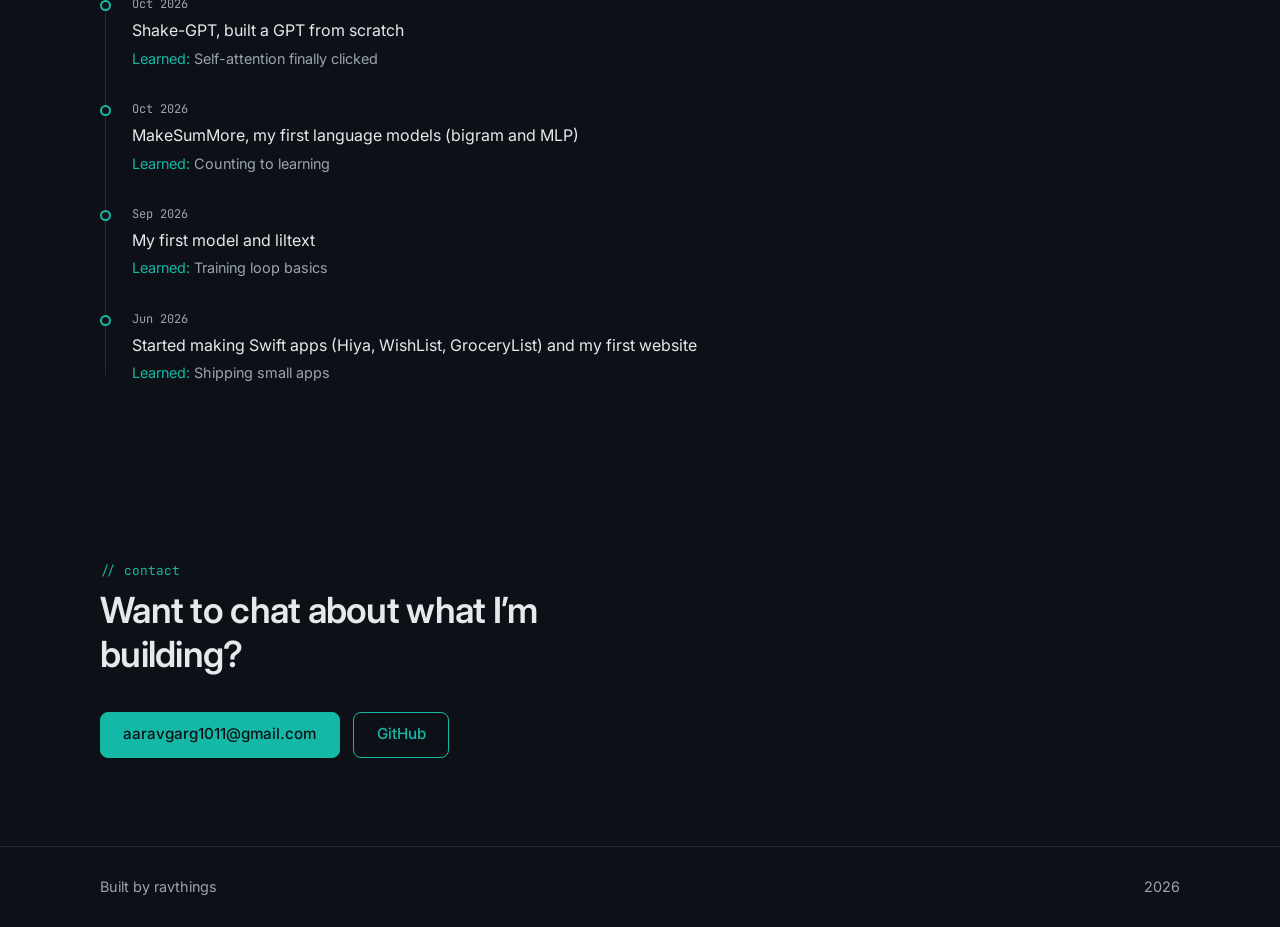
==== commit ffc636d3: "Updating title" ====
--- a/index.html
+++ b/index.html
@@ -5,7 +5,7 @@
   <meta name="viewport" content="width=device-width, initial-scale=1">
   <meta name="color-scheme" content="dark">
   <meta name="theme-color" content="#0d1117">
-  <title>Aarav Garg | ravthings</title>
+  <title>Aarav Garg | ravthings | AI/ML Dev | AI models that run on mac</title>
   <meta name="description" content="Aarav Garg builds AI models from scratch: language models, experiments and apps.">
   <link rel="icon" href="logo.png" type="image/png">
 
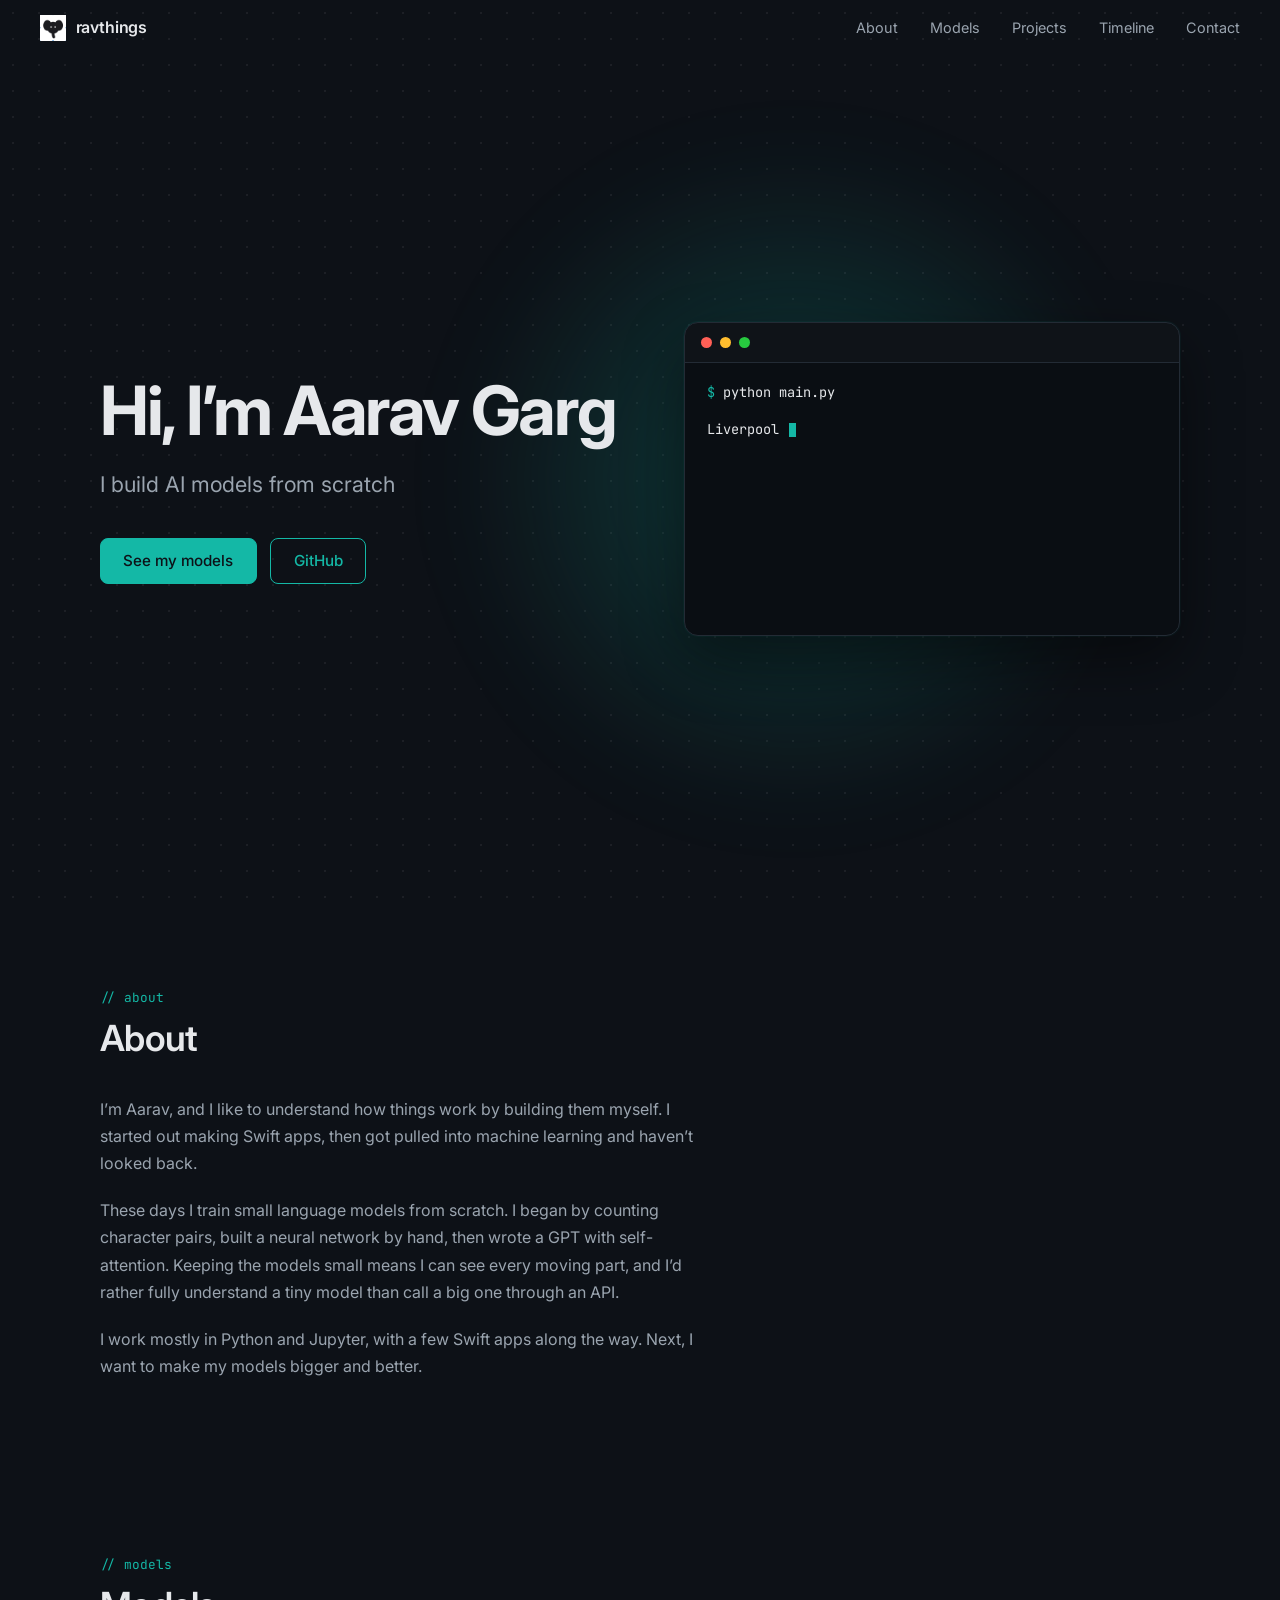
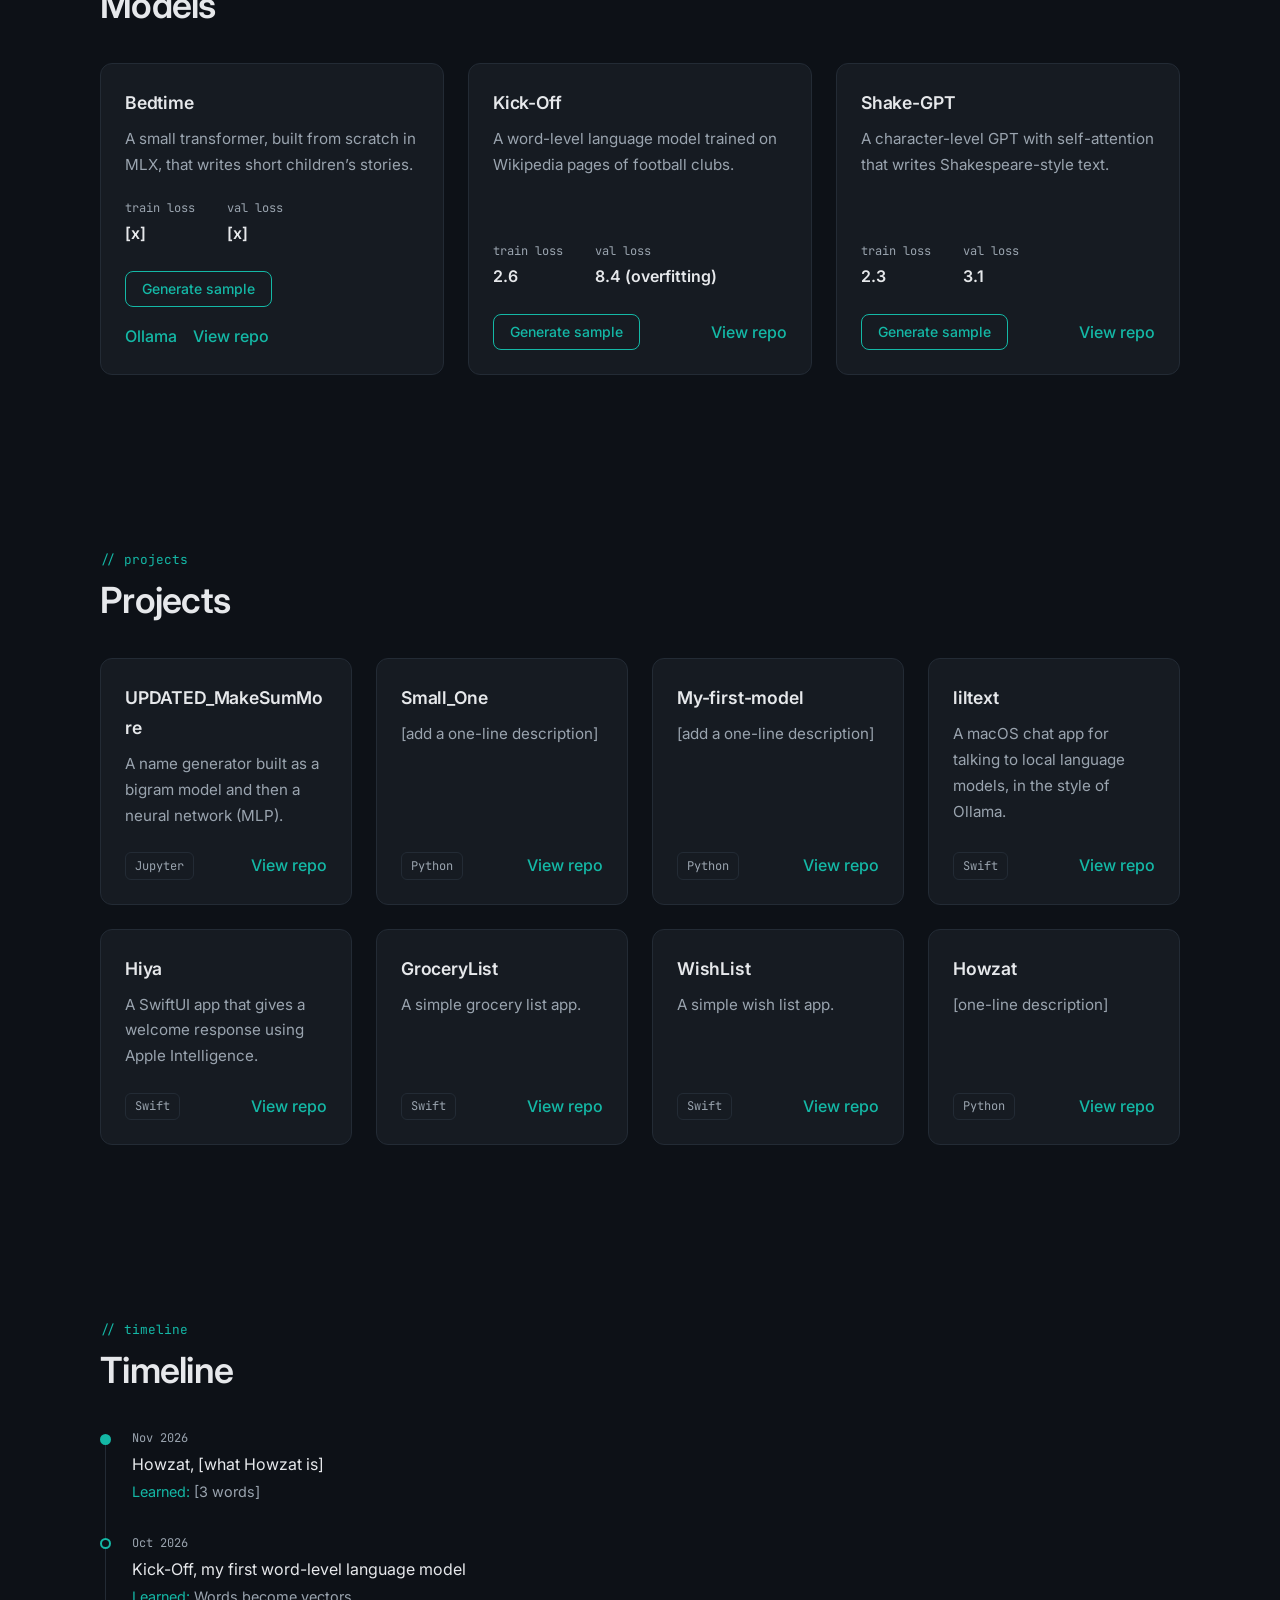
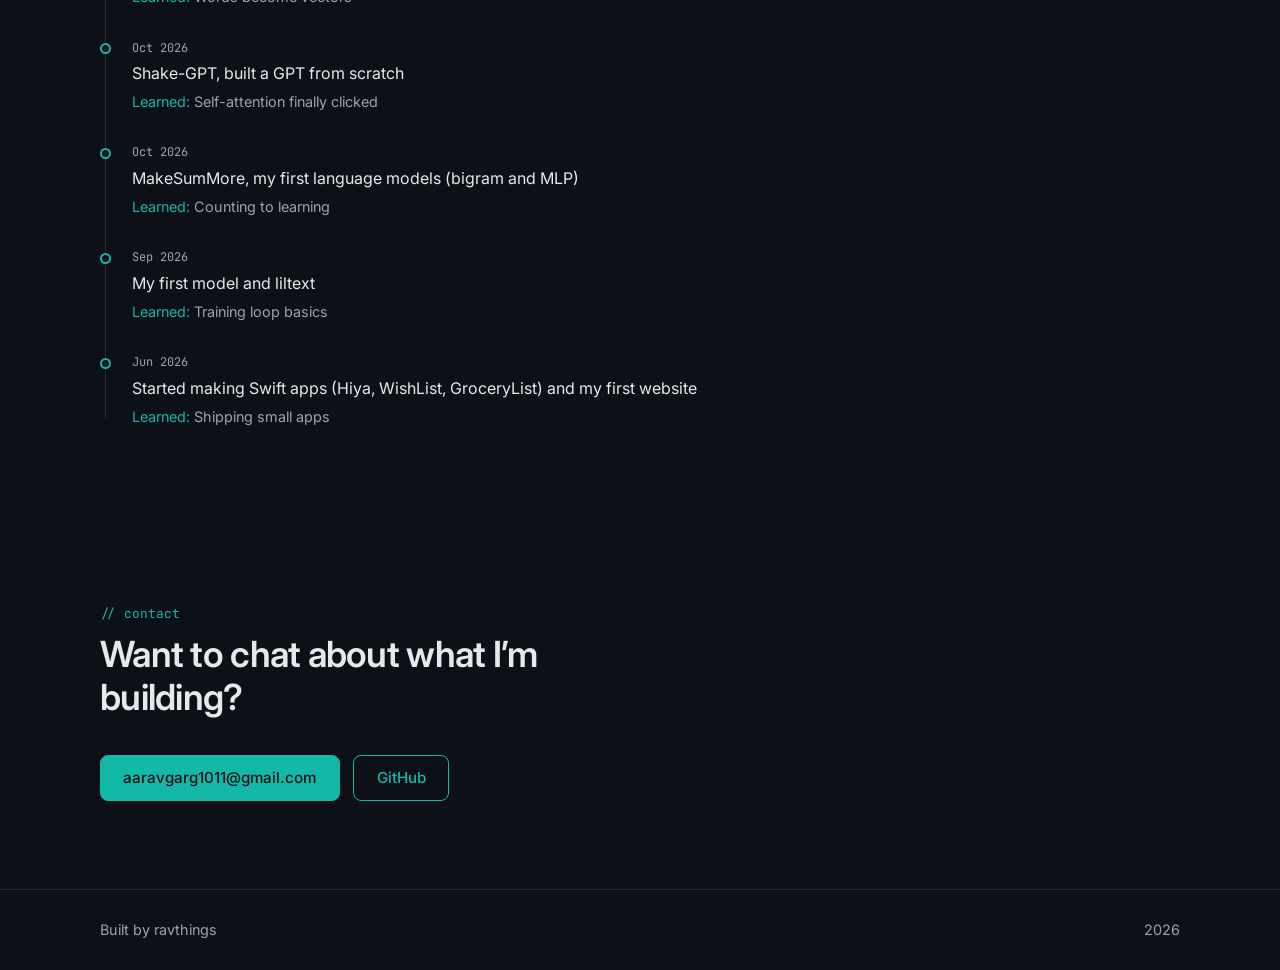
==== commit 2d108918: "Updating Bedtime" ====
--- a/index.html
+++ b/index.html
@@ -98,19 +98,22 @@
           Fill in the loss values below (replace [x]).
         -->
         <div class="grid grid-models">
-          <article class="card model-card" data-model="bedtime">
+                    <article class="card model-card" data-model="bedtime">
             <h3>Bedtime</h3>
             <p class="card-desc">A small transformer, built from scratch in MLX, that writes short children’s stories.</p>
             <dl class="stats">
-              <div><dt>train loss</dt><dd>1.2</dd></div>
-              <div><dt>val loss</dt><dd>1.1</dd></div>
+              <div><dt>train loss</dt><dd>[x]</dd></div>
+              <div><dt>val loss</dt><dd>[x]</dd></div>
             </dl>
             <div class="sample" data-output hidden aria-live="polite">
               <p class="sample-text"></p>
             </div>
             <div class="card-actions">
               <button type="button" class="btn btn-outline btn-small" data-generate>Generate sample</button>
-              <a class="link" href="https://github.com/ravthings/Bedtime" target="_blank" rel="noopener noreferrer">View repo</a>
+              <span class="card-links">
+                <a class="link" href="YOUR-OLLAMA-URL" target="_blank" rel="noopener noreferrer">Ollama</a>
+                <a class="link" href="https://github.com/ravthings/Bedtime" target="_blank" rel="noopener noreferrer">View repo</a>
+              </span>
             </div>
           </article>
 
--- a/style.css
+++ b/style.css
@@ -661,6 +661,15 @@
   }
 }
 
+.card-actions {
+  flex-wrap: wrap;
+}
+
+.card-links {
+  display: flex;
+  gap: 1rem;
+}
+
 /* ---------- Reduced motion ---------- */
 @media (prefers-reduced-motion: reduce) {
   html {
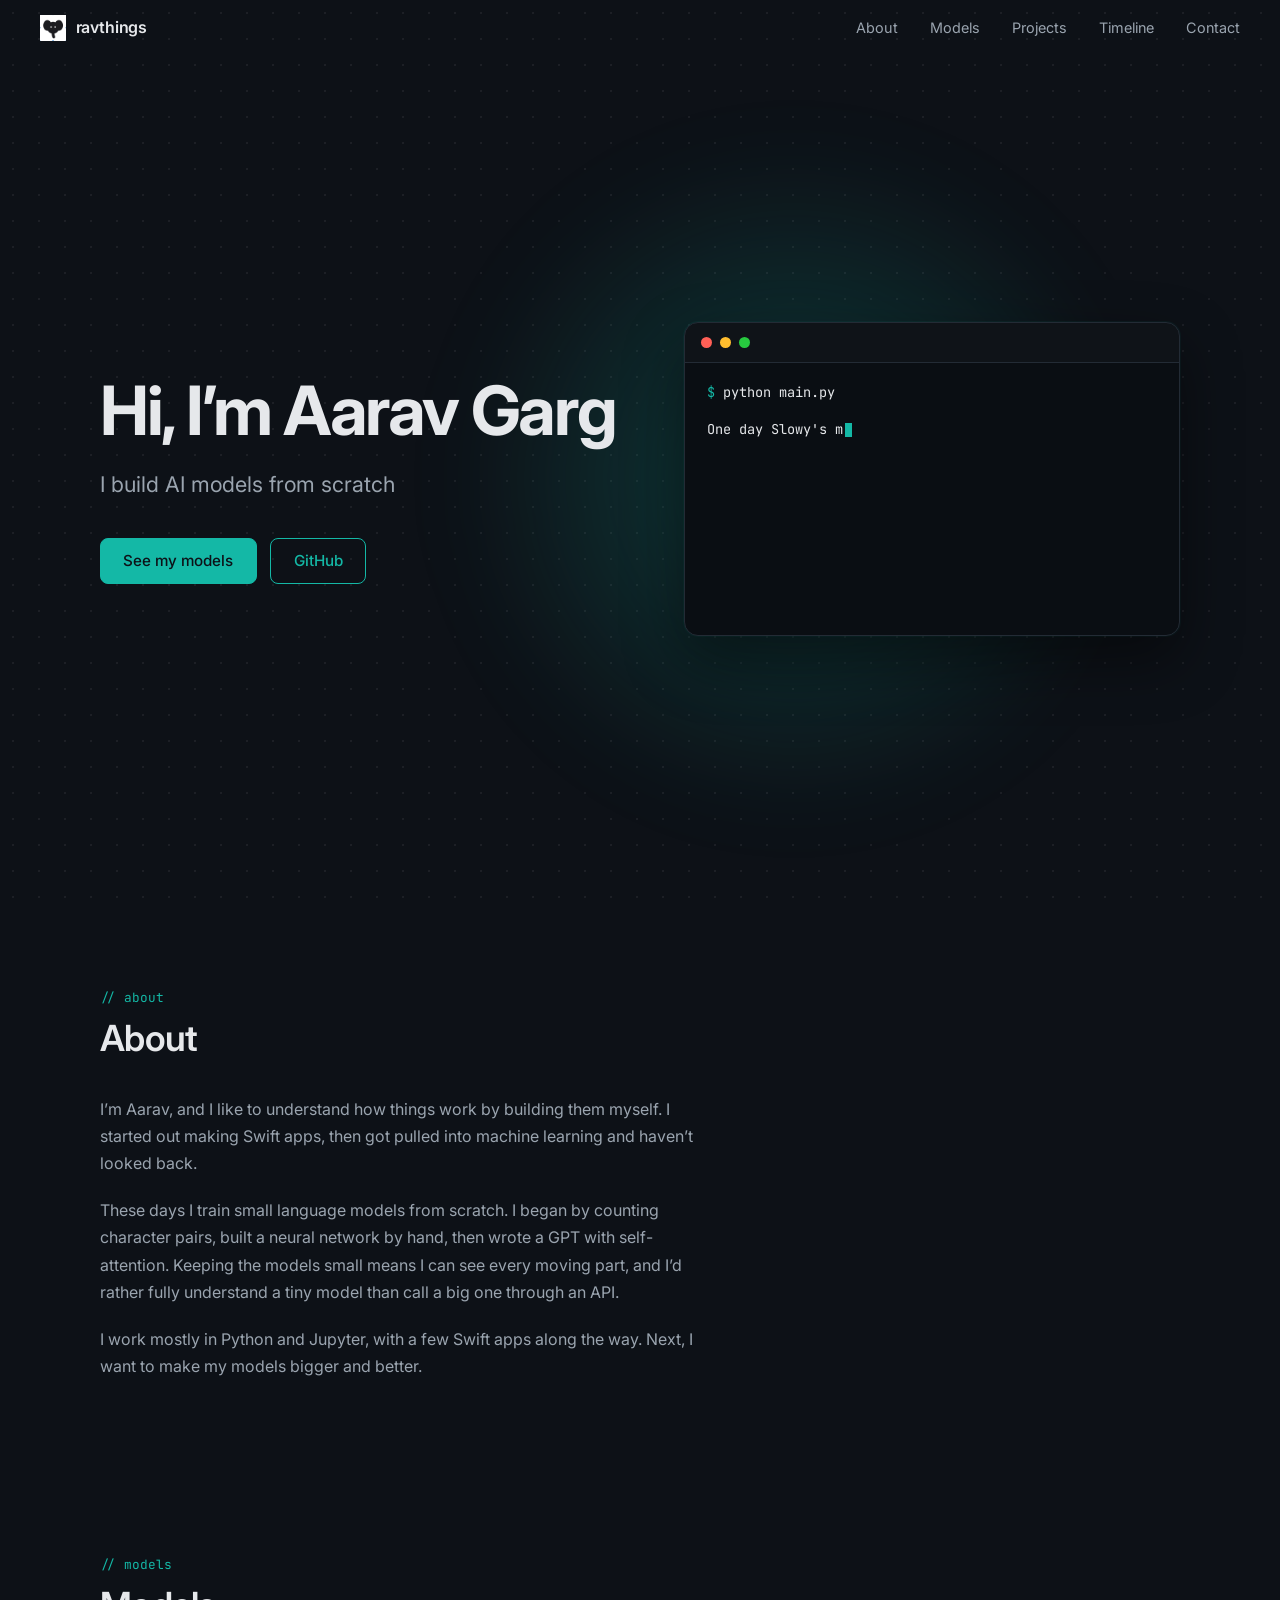
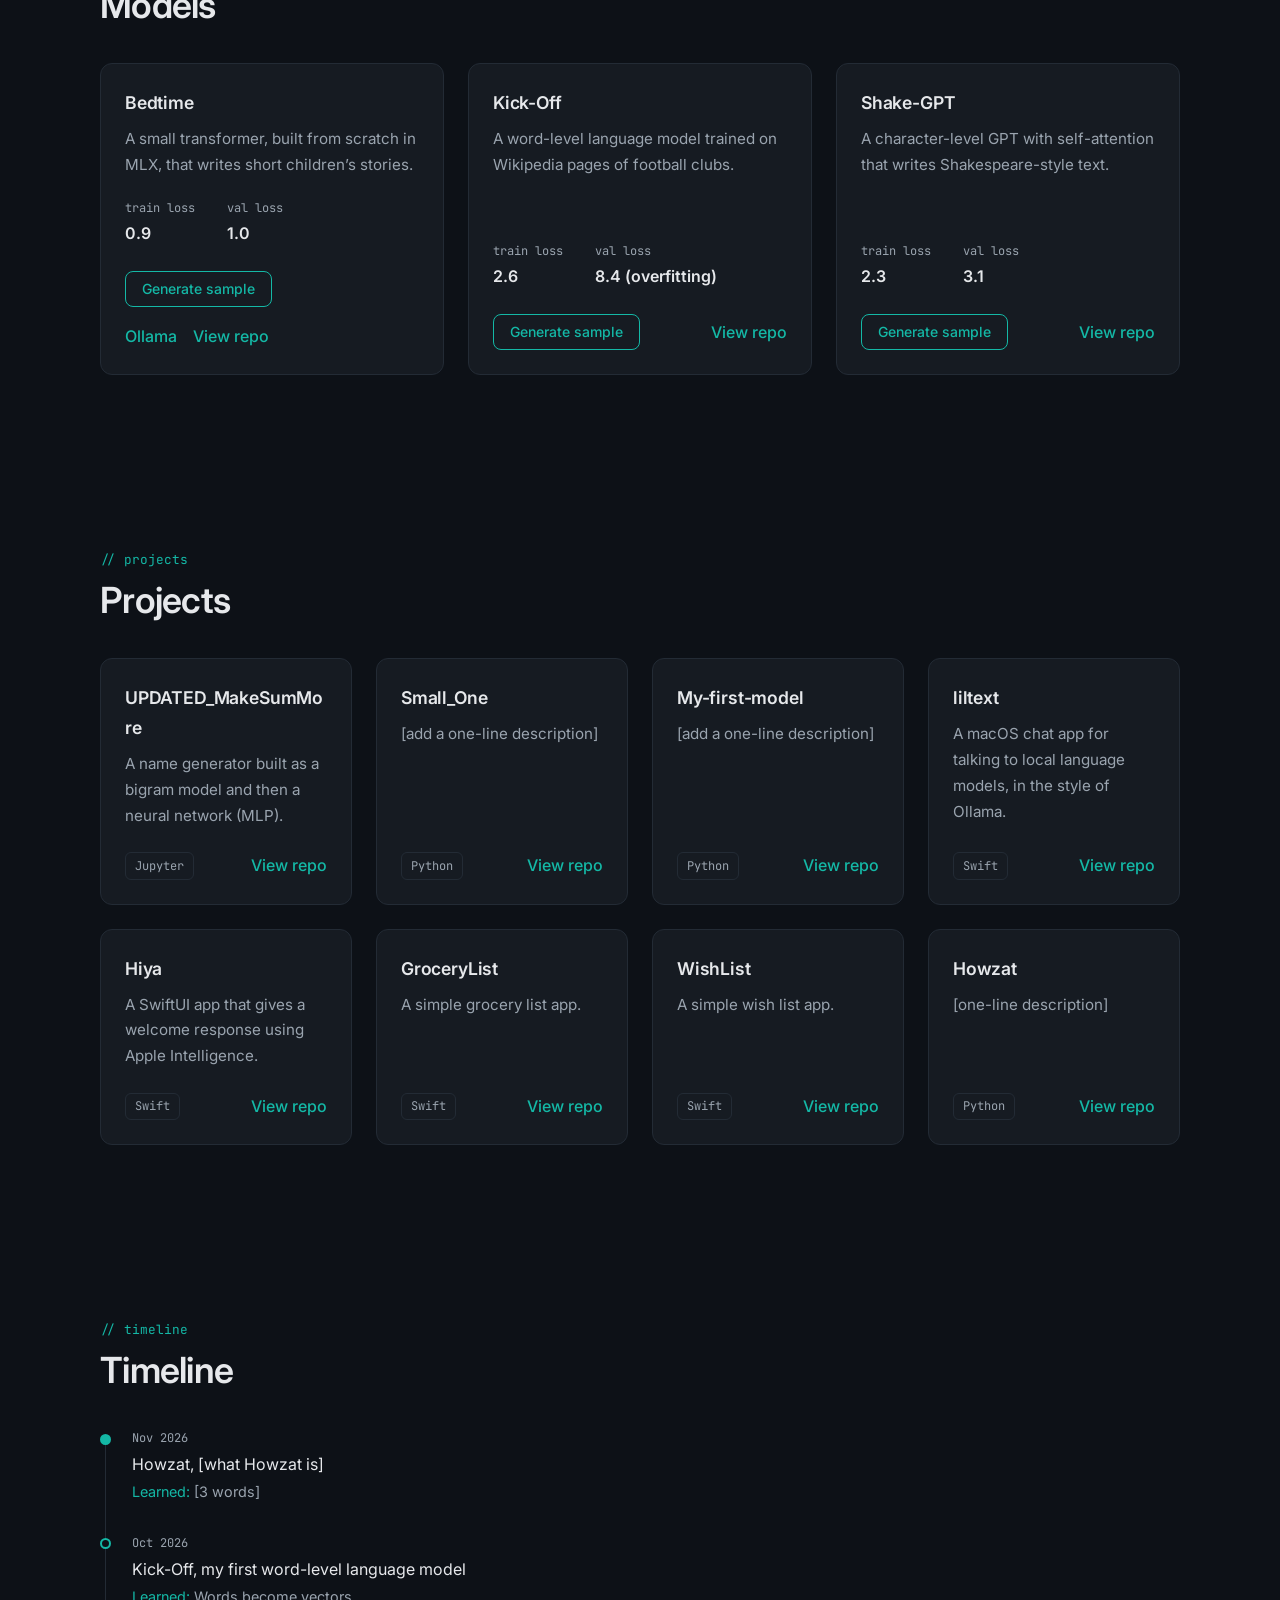
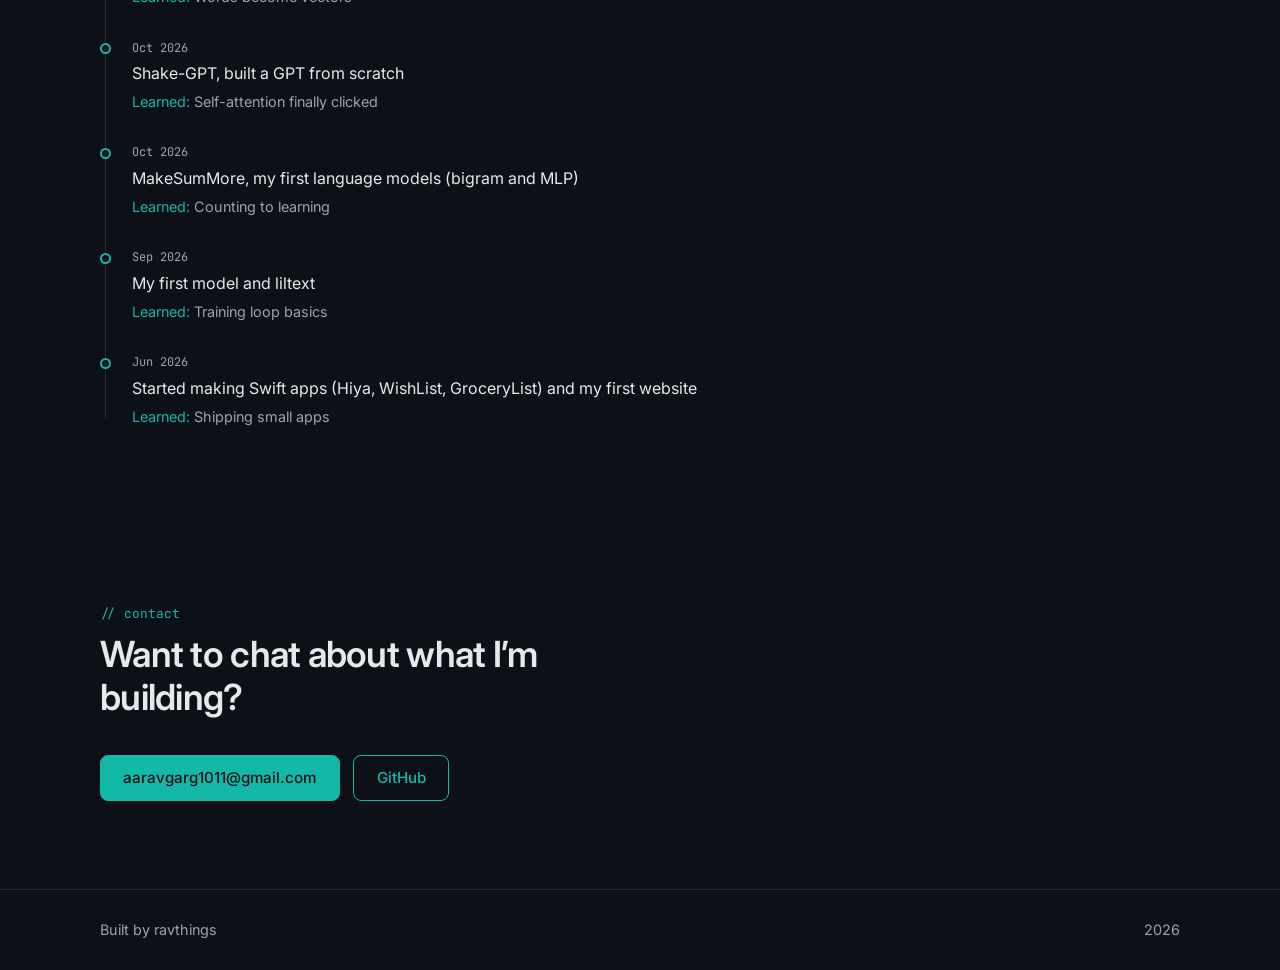
==== commit 2b327272: "Updated bedtime" ====
--- a/index.html
+++ b/index.html
@@ -61,7 +61,7 @@
         </div>
 
         <!-- Fake terminal: types a command, then loops through Kick-Off samples (see script.js) -->
-        <div class="terminal" data-terminal role="img" aria-label="Terminal window running python main.py and printing text generated by the Kick-Off model">
+        <div class="terminal" data-terminal role="img" aria-label="Terminal window running python main.py and printing a story generated by the Bedtime model">
           <div class="terminal-bar" aria-hidden="true">
             <span class="dot dot-red"></span>
             <span class="dot dot-yellow"></span>
@@ -102,8 +102,8 @@
             <h3>Bedtime</h3>
             <p class="card-desc">A small transformer, built from scratch in MLX, that writes short children’s stories.</p>
             <dl class="stats">
-              <div><dt>train loss</dt><dd>[x]</dd></div>
-              <div><dt>val loss</dt><dd>[x]</dd></div>
+              <div><dt>train loss</dt><dd>0.9</dd></div>
+              <div><dt>val loss</dt><dd>1.0</dd></div>
             </dl>
             <div class="sample" data-output hidden aria-live="polite">
               <p class="sample-text"></p>
@@ -111,7 +111,7 @@
             <div class="card-actions">
               <button type="button" class="btn btn-outline btn-small" data-generate>Generate sample</button>
               <span class="card-links">
-                <a class="link" href="YOUR-OLLAMA-URL" target="_blank" rel="noopener noreferrer">Ollama</a>
+                <a class="link" href="https://ollama.com/ravthings/bedtime" target="_blank" rel="noopener noreferrer">Ollama</a>
                 <a class="link" href="https://github.com/ravthings/Bedtime" target="_blank" rel="noopener noreferrer">View repo</a>
               </span>
             </div>
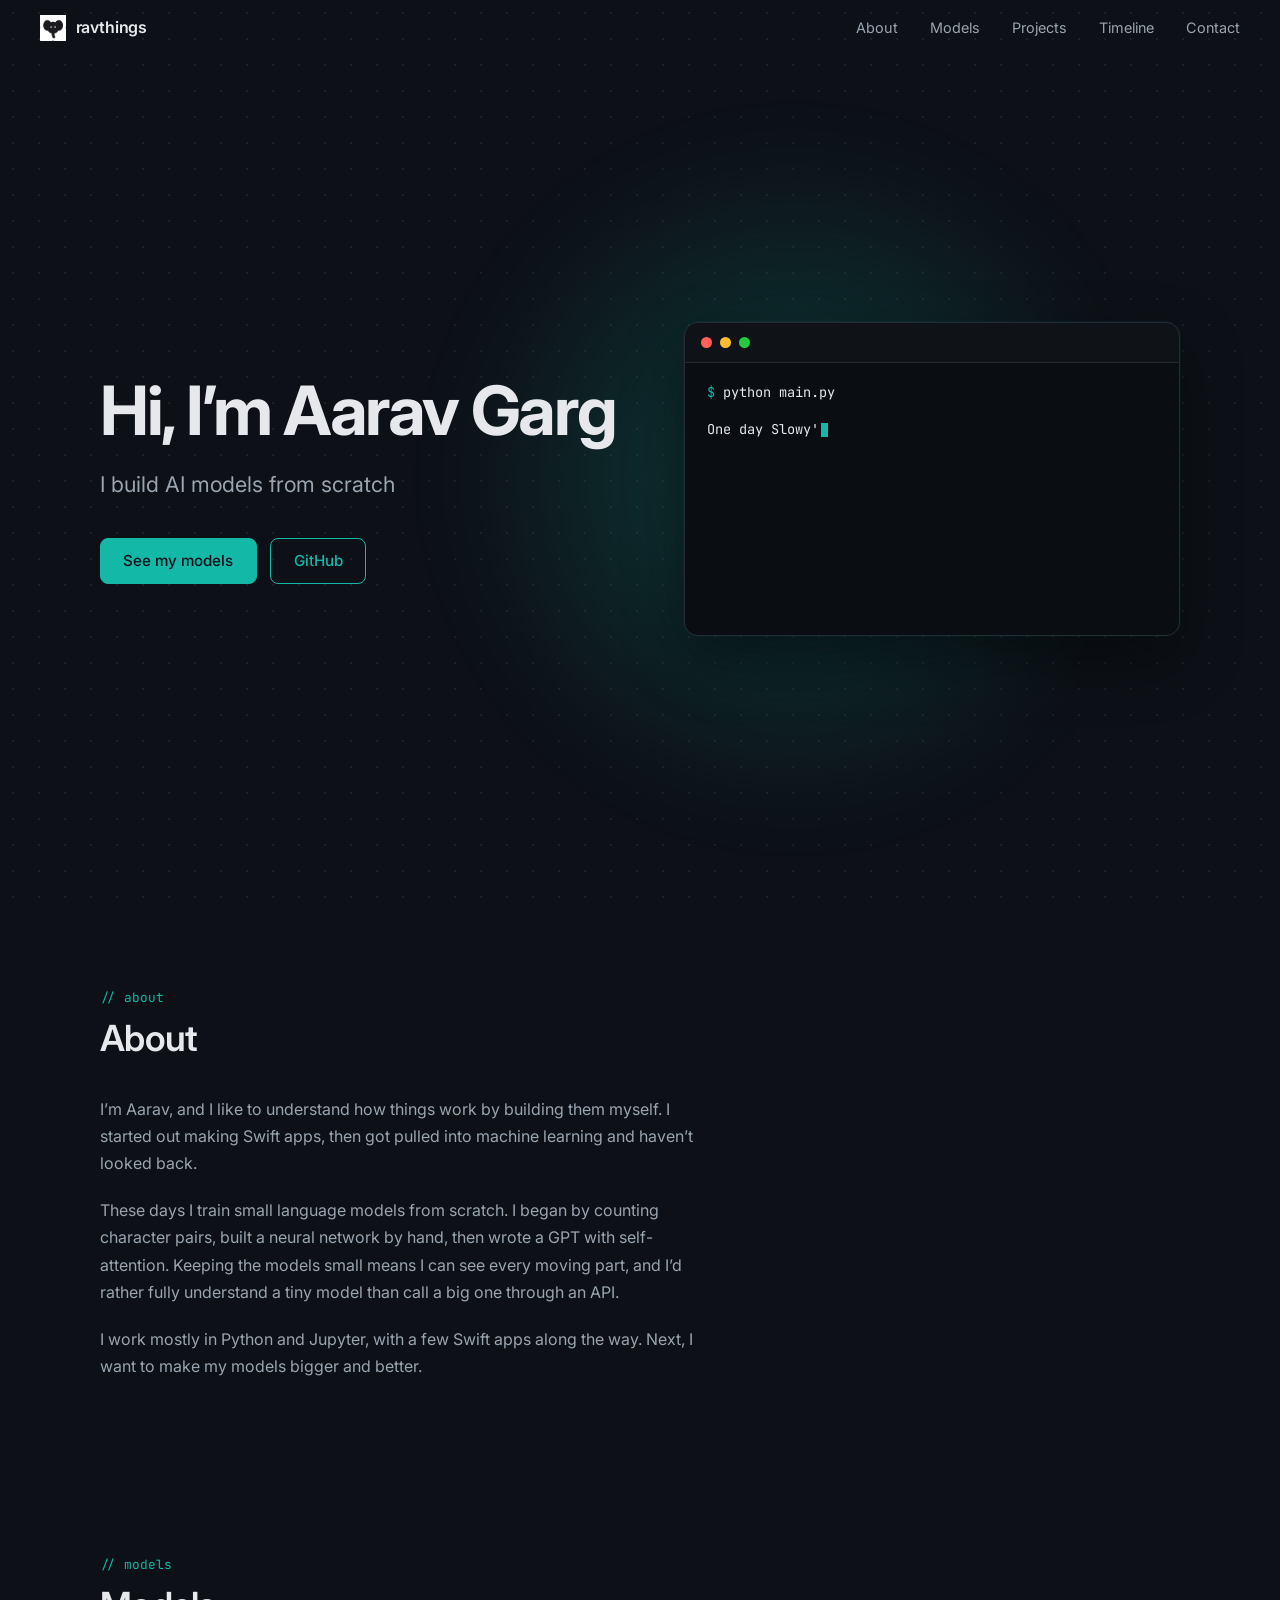
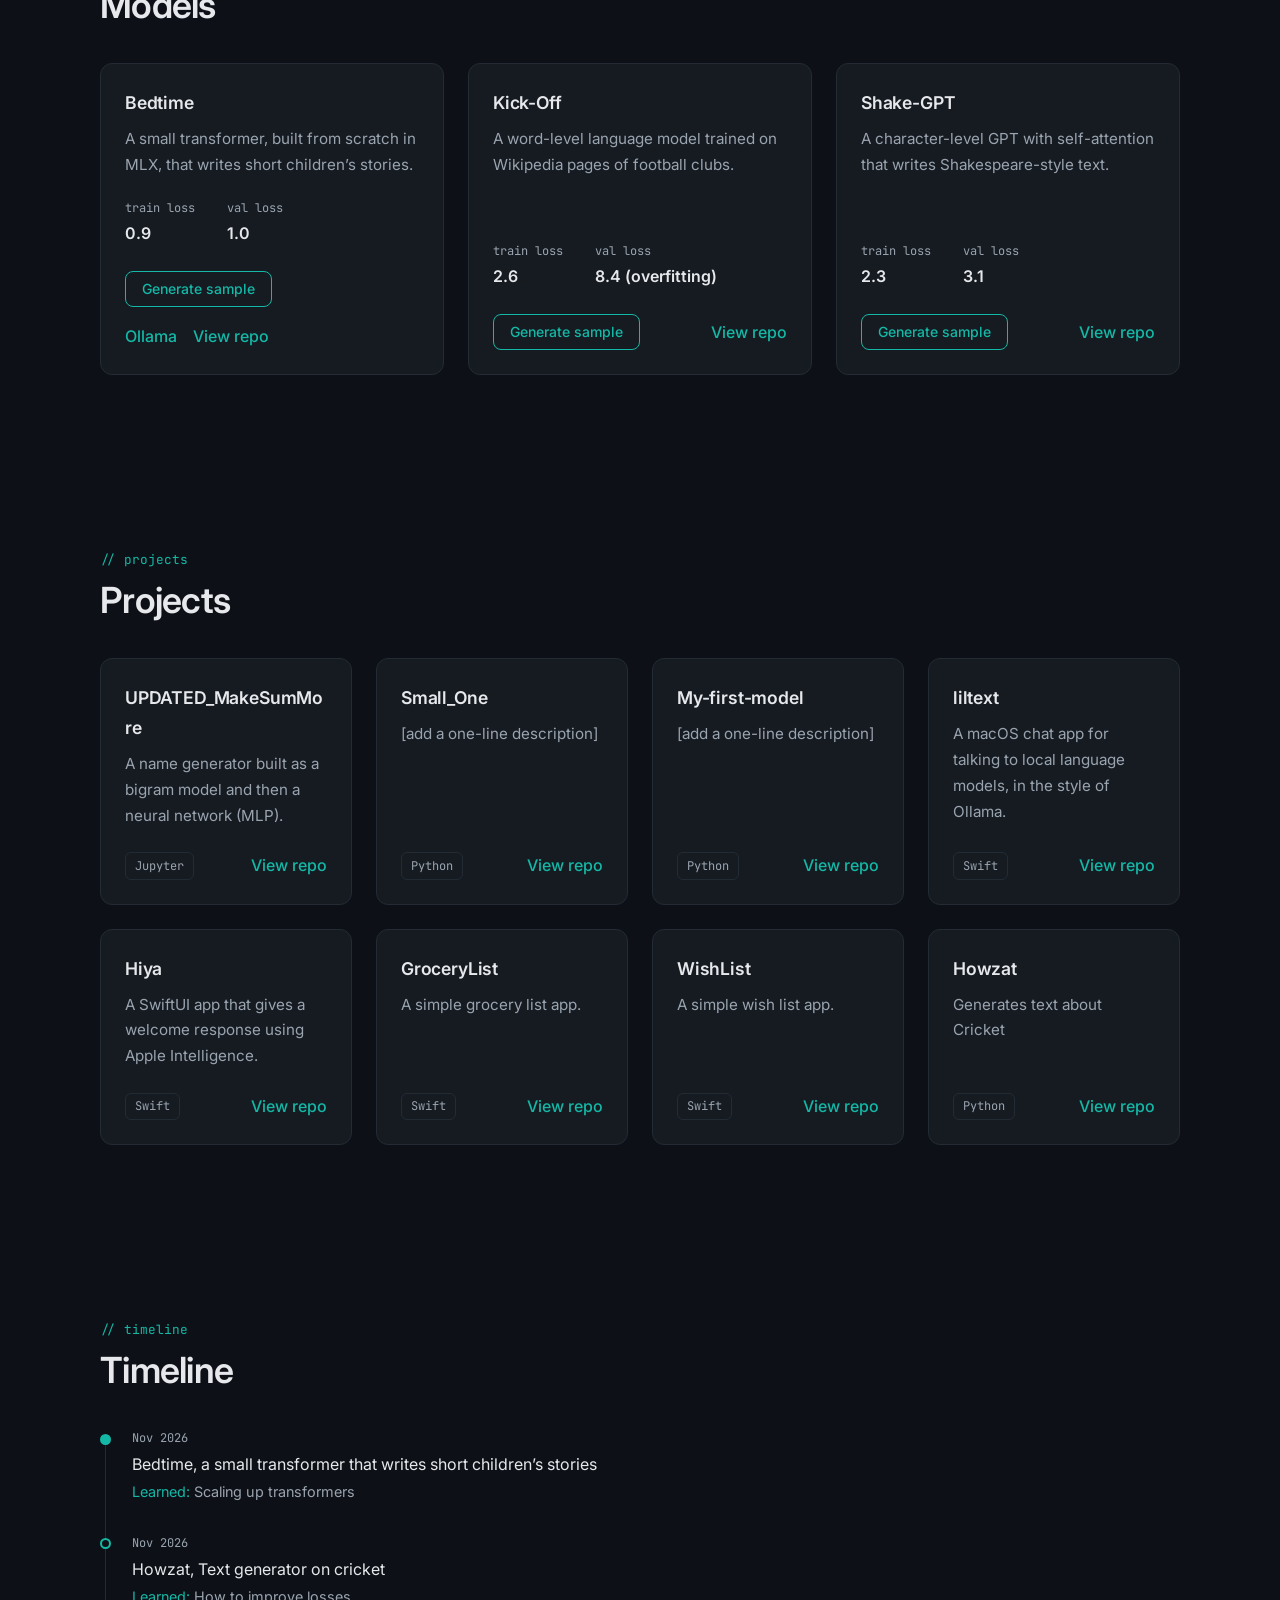
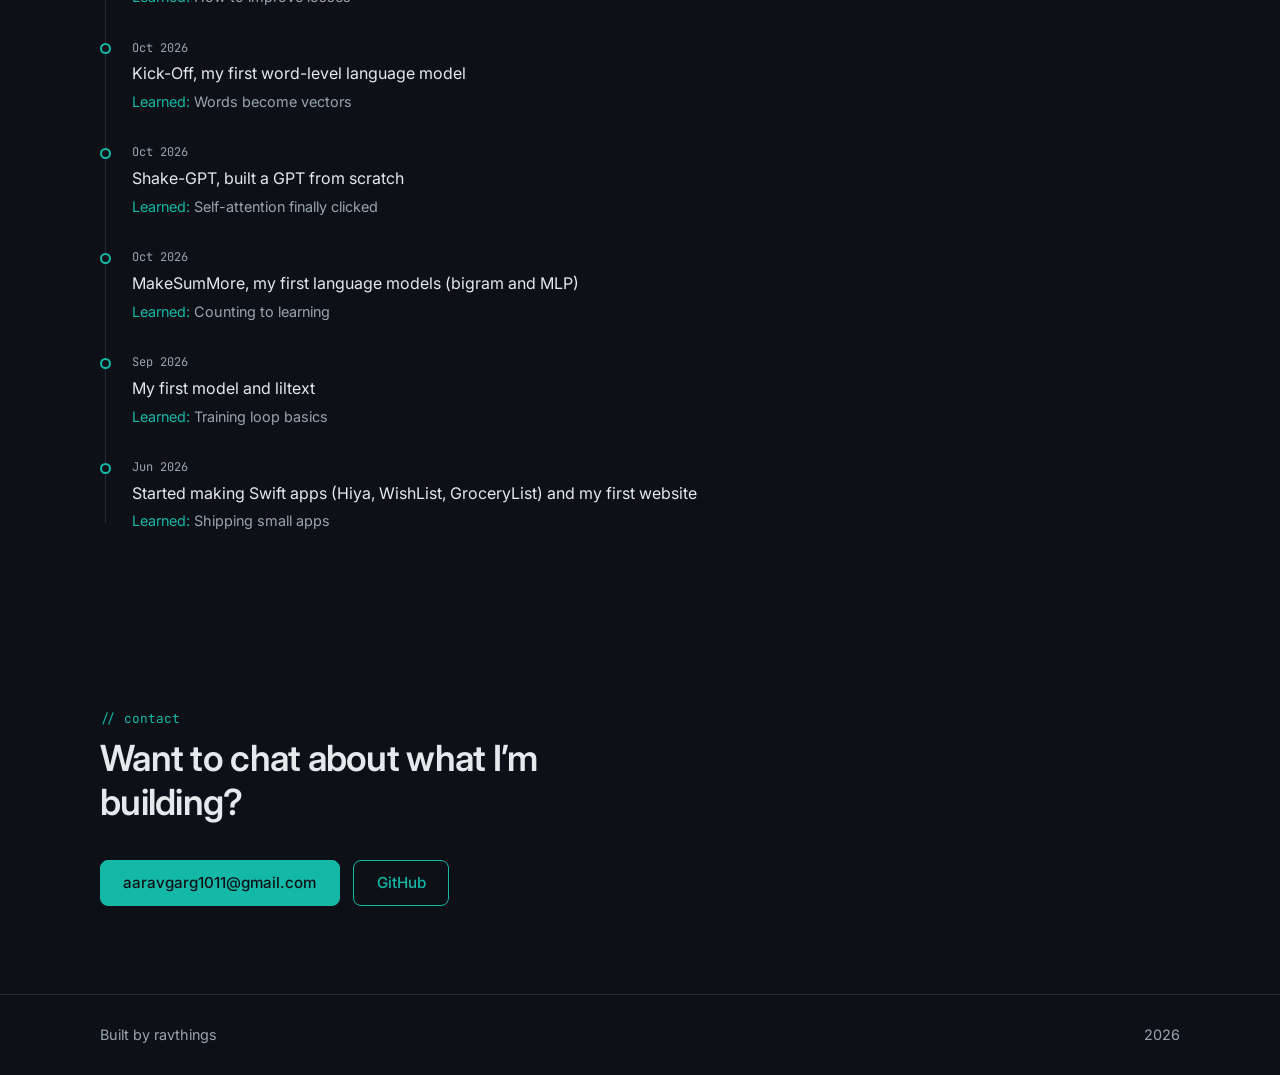
==== commit 2a6c4729: "Polishing" ====
--- a/index.html
+++ b/index.html
@@ -223,7 +223,7 @@
 
           <article class="card project-card">
             <h3>Howzat</h3>
-            <p class="card-desc">[one-line description]</p>
+            <p class="card-desc">Generates text about Cricket</p>
             <div class="card-meta">
               <span class="tag">Python</span>
               <a class="link" href="https://github.com/ravthings/Howzat" target="_blank" rel="noopener noreferrer">View repo</a>
@@ -241,8 +241,14 @@
         <ol class="timeline">
           <li>
             <span class="date">Nov 2026</span>
-            <p>Howzat, [what Howzat is]</p>
-            <p class="learned"><span>Learned:</span> [3 words]</p>
+            <p>Bedtime, a small transformer that writes short children’s stories</p>
+            <p class="learned"><span>Learned:</span> Scaling up transformers</p>
+          </li>
+
+          <li>
+            <span class="date">Nov 2026</span>
+            <p>Howzat, Text generator on cricket</p>
+            <p class="learned"><span>Learned:</span> How to improve losses </p>
           </li>
           <li>
             <span class="date">Oct 2026</span>
